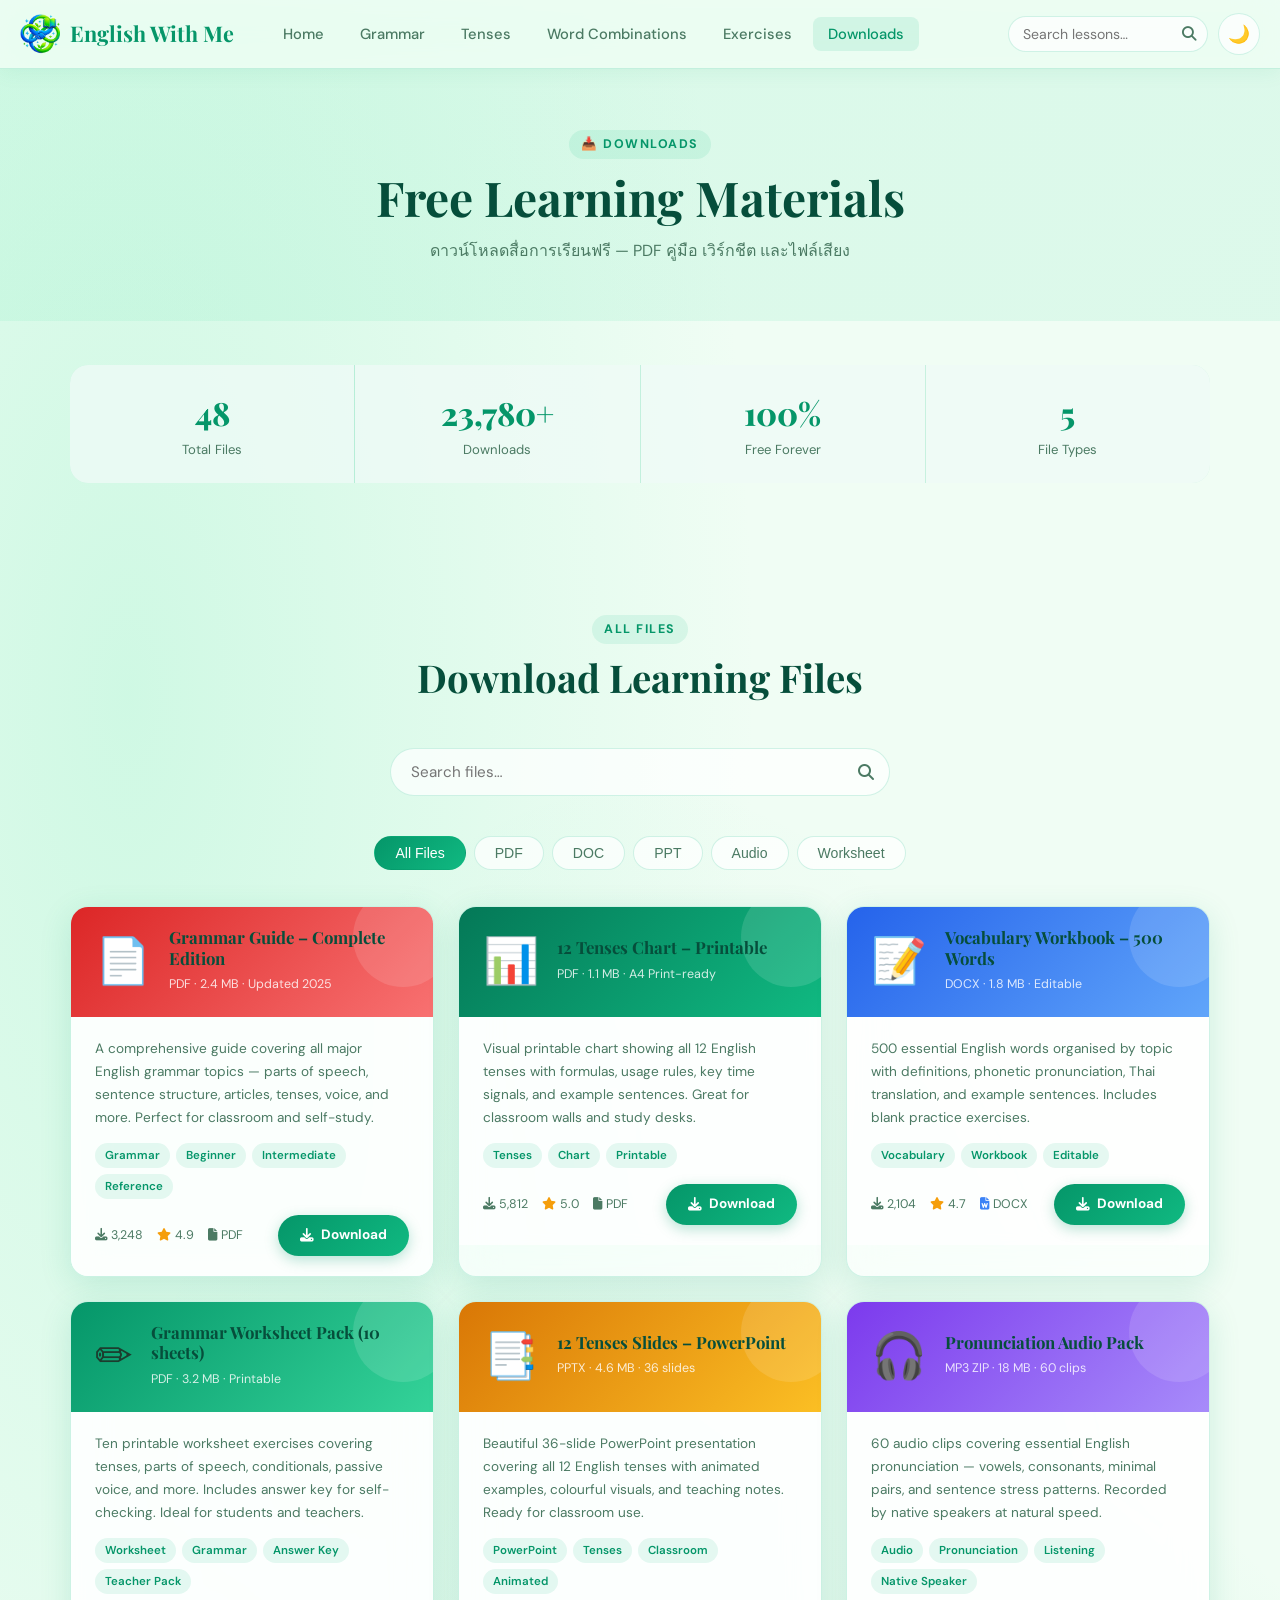
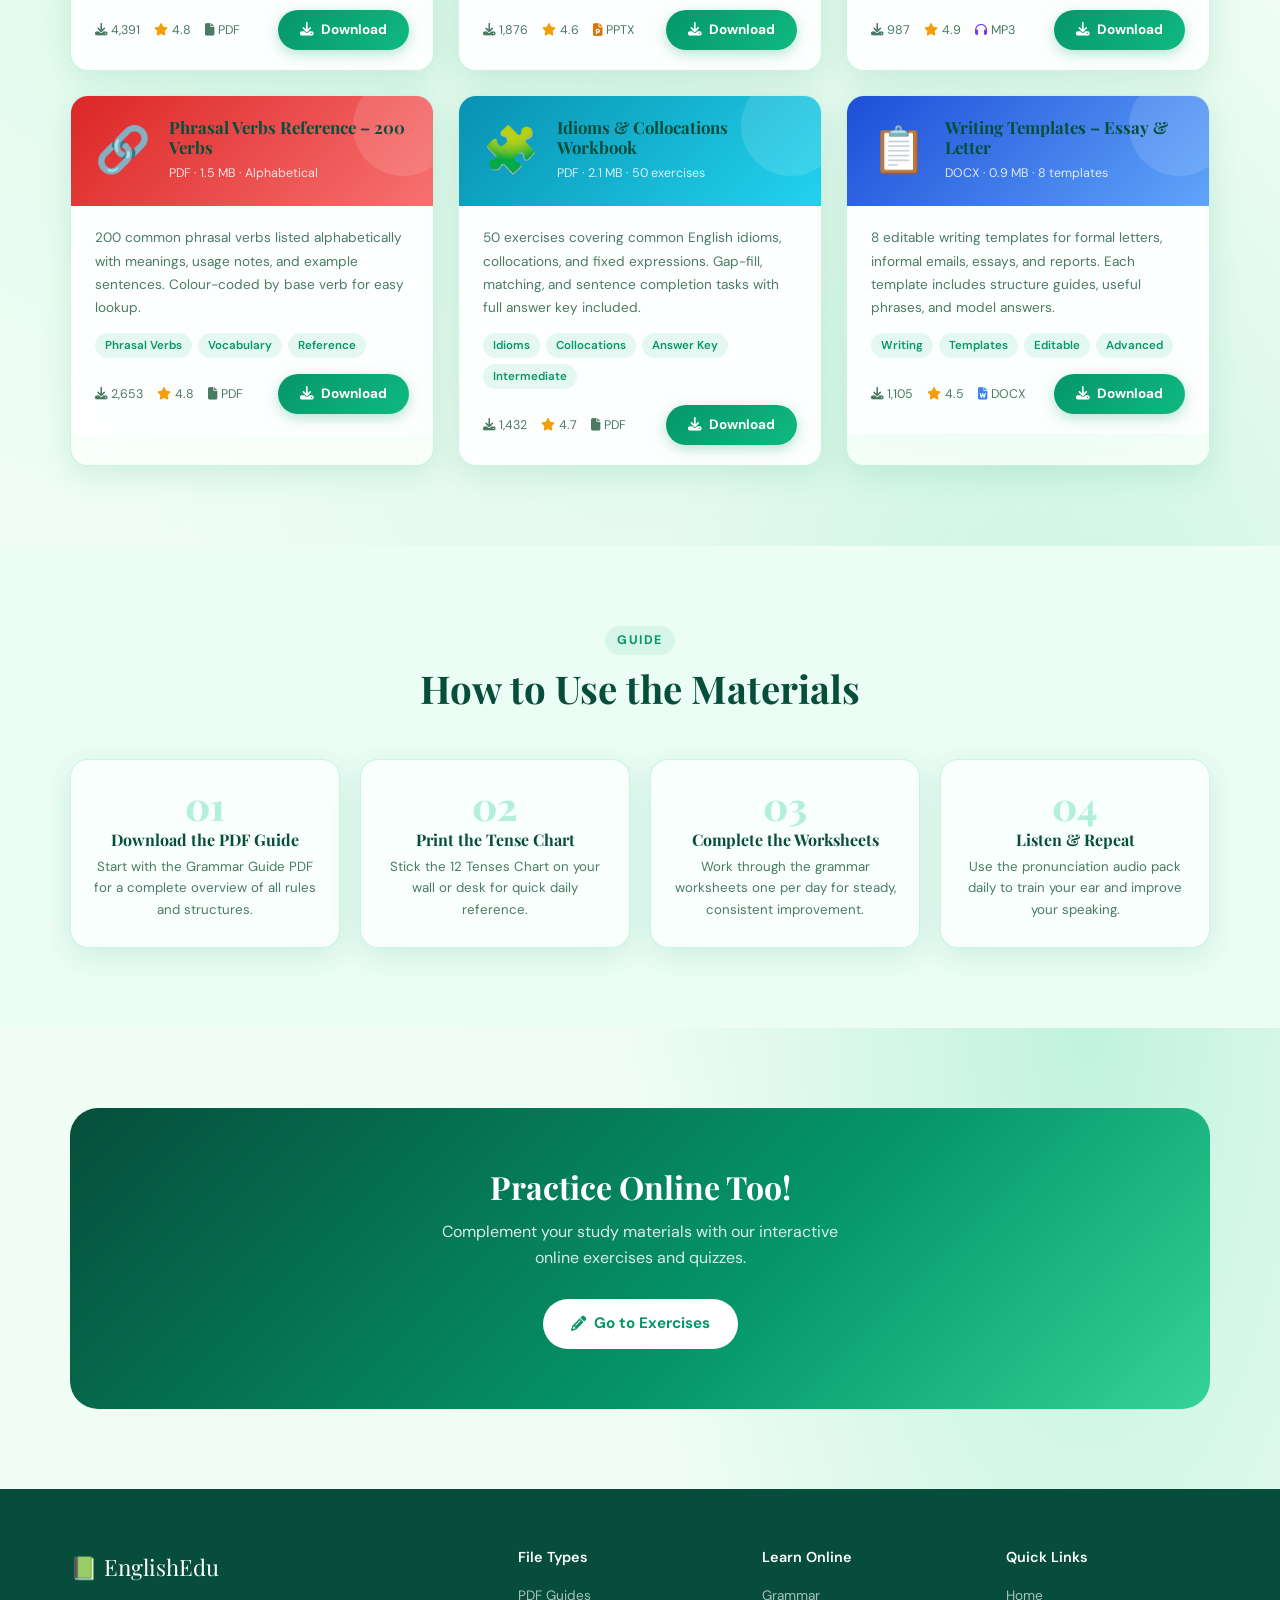
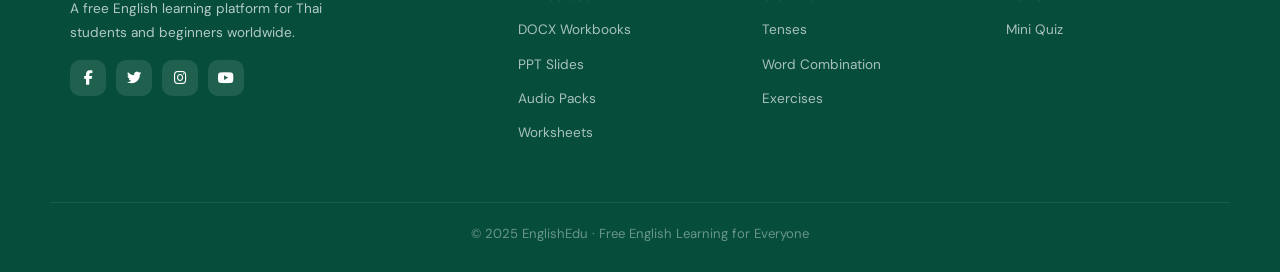
==== downloads.html @ b109c3ec "improve1" ====
<!doctype html>
<html lang="en">
  <head>
    <meta charset="UTF-8" />
    <meta name="viewport" content="width=device-width, initial-scale=1.0" />
    <title>English With Me</title>
    <link rel="icon" type="image/x-icon" href="image/e-logo.png" />
    <link rel="stylesheet" href="css/download.css" />
    <link
      rel="stylesheet"
      href="https://cdnjs.cloudflare.com/ajax/libs/font-awesome/6.5.0/css/all.min.css"
    />
    <link
      rel="icon"
      href="data:image/svg+xml,<svg xmlns='http://www.w3.org/2000/svg' viewBox='0 0 100 100'><text y='.9em' font-size='90'>📥</text></svg>"
    />
  </head>
  <body class="mesh-bg">
    <!-- NAVBAR -->
    <nav class="navbar">
      <div class="navbar-inner">
        <a href="index.html" class="nav-logo">
          <div class="logo-icon"><img src="image/e-logo.png" alt="" /></div>
          English With Me
        </a>
        <ul class="nav-links">
          <li><a href="index.html">Home</a></li>
          <li><a href="grammar.html">Grammar</a></li>
          <li><a href="tenses.html">Tenses</a></li>
          <li><a href="word-combi.html">Word Combinations</a></li>
          <li><a href="exercises.html">Exercises</a></li>
          <li><a href="downloads.html">Downloads</a></li>
        </ul>
        <div class="nav-right">
          <div class="search-wrap">
            <input type="text" placeholder="Search lessons…" />
            <i class="fa fa-search search-icon"></i>
          </div>
          <button
            class="dark-toggle"
            onclick="toggleDark()"
            title="Toggle dark mode"
          >
            🌙
          </button>
          <button class="hamburger" onclick="toggleMenu()" aria-label="Menu">
            <span></span><span></span><span></span>
          </button>
        </div>
      </div>
      <div class="mobile-menu" id="mobile-menu">
        <a href="index.html">🏠 Home</a>
        <a href="grammar.html">📖 Grammar</a>
        <a href="tenses.html">⏱ Tenses</a>
        <a href="word-combi.html">🧩 Word Combinations</a>
        <a href="exercises.html">✏️ Exercises</a>
        <a href="downloads.html">📥 Downloads</a>
      </div>
    </nav>

    <!-- PAGE HERO -->
    <div class="page-hero mesh-bg">
      <div class="container">
        <span class="section-label">📥 Downloads</span>
        <h1>Free Learning Materials</h1>
        <p>ดาวน์โหลดสื่อการเรียนฟรี — PDF คู่มือ เวิร์กชีต และไฟล์เสียง</p>
      </div>
    </div>

    <!-- STATS BAR -->
    <section style="padding: 44px 0 0">
      <div class="container">
        <div class="stat-bar reveal">
          <div class="stat-cell">
            <div class="num count-up" data-target="48" data-suffix="">0</div>
            <div class="lbl">Total Files</div>
          </div>
          <div class="stat-cell">
            <div class="num count-up" data-target="24600" data-suffix="+">
              0+
            </div>
            <div class="lbl">Downloads</div>
          </div>
          <div class="stat-cell">
            <div class="num count-up" data-target="100" data-suffix="%">0%</div>
            <div class="lbl">Free Forever</div>
          </div>
          <div class="stat-cell">
            <div class="num count-up" data-target="5" data-suffix="">0</div>
            <div class="lbl">File Types</div>
          </div>
        </div>
      </div>
    </section>

    <!-- ═══ MAIN DOWNLOADS ═══ -->
    <section>
      <div class="container">
        <div class="section-head center reveal">
          <span class="section-label">All Files</span>
          <h2 class="section-title">Download Learning Files</h2>
        </div>

        <!-- Search -->
        <div class="dl-search-wrap reveal">
          <input
            type="text"
            id="dl-search"
            placeholder="Search files…"
            oninput="filterFiles(this.value)"
          />
          <i class="fa fa-search s-icon"></i>
        </div>

        <!-- Filter tabs -->
        <div
          class="filter-tabs"
          data-target=".dl-card-full"
          style="justify-content: center; margin-bottom: 36px"
        >
          <button class="tab-btn active" data-filter="all">All Files</button>
          <button class="tab-btn" data-filter="pdf">PDF</button>
          <button class="tab-btn" data-filter="doc">DOC</button>
          <button class="tab-btn" data-filter="ppt">PPT</button>
          <button class="tab-btn" data-filter="audio">Audio</button>
          <button class="tab-btn" data-filter="sheet">Worksheet</button>
        </div>

        <div class="dl-grid" id="dl-grid">
          <!-- 1 -->
          <div class="dl-card-full glass reveal" data-cat="pdf">
            <div class="dl-card-banner cat-pdf">
              <div class="big-icon">📄</div>
              <div class="dl-title">
                <h3>Grammar Guide – Complete Edition</h3>
                <span>PDF · 2.4 MB · Updated 2025</span>
              </div>
            </div>
            <div class="dl-card-content">
              <p class="dl-desc">
                A comprehensive guide covering all major English grammar topics
                — parts of speech, sentence structure, articles, tenses, voice,
                and more. Perfect for classroom and self-study.
              </p>
              <div class="dl-tags">
                <span class="dl-tag">Grammar</span
                ><span class="dl-tag">Beginner</span>
                <span class="dl-tag">Intermediate</span
                ><span class="dl-tag">Reference</span>
              </div>
              <div class="dl-footer">
                <div class="dl-stats">
                  <span><i class="fa fa-download"></i> 3,248</span>
                  <span
                    ><i class="fa fa-star" style="color: #f59e0b"></i> 4.9</span
                  >
                  <span><i class="fa fa-file"></i> PDF</span>
                </div>
                <a
                  class="btn-download"
                  onclick="simulateDownload('Grammar Guide PDF')"
                  ><i class="fa fa-download"></i> Download</a
                >
              </div>
            </div>
          </div>

          <!-- 2 -->
          <div class="dl-card-full glass reveal reveal-delay-1" data-cat="pdf">
            <div
              class="dl-card-banner"
              style="background: linear-gradient(135deg, #047857, #10b981)"
            >
              <div class="big-icon">📊</div>
              <div class="dl-title">
                <h3>12 Tenses Chart – Printable</h3>
                <span>PDF · 1.1 MB · A4 Print-ready</span>
              </div>
            </div>
            <div class="dl-card-content">
              <p class="dl-desc">
                Visual printable chart showing all 12 English tenses with
                formulas, usage rules, key time signals, and example sentences.
                Great for classroom walls and study desks.
              </p>
              <div class="dl-tags">
                <span class="dl-tag">Tenses</span
                ><span class="dl-tag">Chart</span
                ><span class="dl-tag">Printable</span>
              </div>
              <div class="dl-footer">
                <div class="dl-stats">
                  <span><i class="fa fa-download"></i> 5,812</span>
                  <span
                    ><i class="fa fa-star" style="color: #f59e0b"></i> 5.0</span
                  >
                  <span><i class="fa fa-file"></i> PDF</span>
                </div>
                <a
                  class="btn-download"
                  onclick="simulateDownload('Tenses Chart PDF')"
                  ><i class="fa fa-download"></i> Download</a
                >
              </div>
            </div>
          </div>

          <!-- 3 -->
          <div class="dl-card-full glass reveal" data-cat="doc">
            <div class="dl-card-banner cat-doc">
              <div class="big-icon">📝</div>
              <div class="dl-title">
                <h3>Vocabulary Workbook – 500 Words</h3>
                <span>DOCX · 1.8 MB · Editable</span>
              </div>
            </div>
            <div class="dl-card-content">
              <p class="dl-desc">
                500 essential English words organised by topic with definitions,
                phonetic pronunciation, Thai translation, and example sentences.
                Includes blank practice exercises.
              </p>
              <div class="dl-tags">
                <span class="dl-tag">Vocabulary</span
                ><span class="dl-tag">Workbook</span
                ><span class="dl-tag">Editable</span>
              </div>
              <div class="dl-footer">
                <div class="dl-stats">
                  <span><i class="fa fa-download"></i> 2,104</span>
                  <span
                    ><i class="fa fa-star" style="color: #f59e0b"></i> 4.7</span
                  >
                  <span
                    ><i class="fa fa-file-word" style="color: #3b82f6"></i>
                    DOCX</span
                  >
                </div>
                <a
                  class="btn-download"
                  onclick="simulateDownload('Vocabulary Workbook')"
                  ><i class="fa fa-download"></i> Download</a
                >
              </div>
            </div>
          </div>

          <!-- 4 -->
          <div
            class="dl-card-full glass reveal reveal-delay-1"
            data-cat="sheet"
          >
            <div class="dl-card-banner cat-sheet">
              <div class="big-icon">✏️</div>
              <div class="dl-title">
                <h3>Grammar Worksheet Pack (10 sheets)</h3>
                <span>PDF · 3.2 MB · Printable</span>
              </div>
            </div>
            <div class="dl-card-content">
              <p class="dl-desc">
                Ten printable worksheet exercises covering tenses, parts of
                speech, conditionals, passive voice, and more. Includes answer
                key for self-checking. Ideal for students and teachers.
              </p>
              <div class="dl-tags">
                <span class="dl-tag">Worksheet</span
                ><span class="dl-tag">Grammar</span>
                <span class="dl-tag">Answer Key</span
                ><span class="dl-tag">Teacher Pack</span>
              </div>
              <div class="dl-footer">
                <div class="dl-stats">
                  <span><i class="fa fa-download"></i> 4,391</span>
                  <span
                    ><i class="fa fa-star" style="color: #f59e0b"></i> 4.8</span
                  >
                  <span><i class="fa fa-file"></i> PDF</span>
                </div>
                <a
                  class="btn-download"
                  onclick="simulateDownload('Grammar Worksheet Pack')"
                  ><i class="fa fa-download"></i> Download</a
                >
              </div>
            </div>
          </div>

          <!-- 5 -->
          <div class="dl-card-full glass reveal" data-cat="ppt">
            <div class="dl-card-banner cat-ppt">
              <div class="big-icon">📑</div>
              <div class="dl-title">
                <h3>12 Tenses Slides – PowerPoint</h3>
                <span>PPTX · 4.6 MB · 36 slides</span>
              </div>
            </div>
            <div class="dl-card-content">
              <p class="dl-desc">
                Beautiful 36-slide PowerPoint presentation covering all 12
                English tenses with animated examples, colourful visuals, and
                teaching notes. Ready for classroom use.
              </p>
              <div class="dl-tags">
                <span class="dl-tag">PowerPoint</span
                ><span class="dl-tag">Tenses</span>
                <span class="dl-tag">Classroom</span
                ><span class="dl-tag">Animated</span>
              </div>
              <div class="dl-footer">
                <div class="dl-stats">
                  <span><i class="fa fa-download"></i> 1,876</span>
                  <span
                    ><i class="fa fa-star" style="color: #f59e0b"></i> 4.6</span
                  >
                  <span
                    ><i
                      class="fa fa-file-powerpoint"
                      style="color: #d97706"
                    ></i>
                    PPTX</span
                  >
                </div>
                <a
                  class="btn-download"
                  onclick="simulateDownload('Tenses PowerPoint')"
                  ><i class="fa fa-download"></i> Download</a
                >
              </div>
            </div>
          </div>

          <!-- 6 -->
          <div
            class="dl-card-full glass reveal reveal-delay-1"
            data-cat="audio"
          >
            <div class="dl-card-banner cat-audio">
              <div class="big-icon">🎧</div>
              <div class="dl-title">
                <h3>Pronunciation Audio Pack</h3>
                <span>MP3 ZIP · 18 MB · 60 clips</span>
              </div>
            </div>
            <div class="dl-card-content">
              <p class="dl-desc">
                60 audio clips covering essential English pronunciation —
                vowels, consonants, minimal pairs, and sentence stress patterns.
                Recorded by native speakers at natural speed.
              </p>
              <div class="dl-tags">
                <span class="dl-tag">Audio</span
                ><span class="dl-tag">Pronunciation</span>
                <span class="dl-tag">Listening</span
                ><span class="dl-tag">Native Speaker</span>
              </div>
              <div class="dl-footer">
                <div class="dl-stats">
                  <span><i class="fa fa-download"></i> 987</span>
                  <span
                    ><i class="fa fa-star" style="color: #f59e0b"></i> 4.9</span
                  >
                  <span
                    ><i class="fa fa-headphones" style="color: #7c3aed"></i>
                    MP3</span
                  >
                </div>
                <a
                  class="btn-download"
                  onclick="simulateDownload('Pronunciation Audio Pack')"
                  ><i class="fa fa-download"></i> Download</a
                >
              </div>
            </div>
          </div>

          <!-- 7 -->
          <div class="dl-card-full glass reveal" data-cat="pdf">
            <div class="dl-card-banner cat-pdf">
              <div class="big-icon">🔗</div>
              <div class="dl-title">
                <h3>Phrasal Verbs Reference – 200 Verbs</h3>
                <span>PDF · 1.5 MB · Alphabetical</span>
              </div>
            </div>
            <div class="dl-card-content">
              <p class="dl-desc">
                200 common phrasal verbs listed alphabetically with meanings,
                usage notes, and example sentences. Colour-coded by base verb
                for easy lookup.
              </p>
              <div class="dl-tags">
                <span class="dl-tag">Phrasal Verbs</span
                ><span class="dl-tag">Vocabulary</span
                ><span class="dl-tag">Reference</span>
              </div>
              <div class="dl-footer">
                <div class="dl-stats">
                  <span><i class="fa fa-download"></i> 2,653</span>
                  <span
                    ><i class="fa fa-star" style="color: #f59e0b"></i> 4.8</span
                  >
                  <span><i class="fa fa-file"></i> PDF</span>
                </div>
                <a
                  class="btn-download"
                  onclick="simulateDownload('Phrasal Verbs PDF')"
                  ><i class="fa fa-download"></i> Download</a
                >
              </div>
            </div>
          </div>

          <!-- 8 -->
          <div
            class="dl-card-full glass reveal reveal-delay-1"
            data-cat="sheet"
          >
            <div
              class="dl-card-banner"
              style="background: linear-gradient(135deg, #0891b2, #22d3ee)"
            >
              <div class="big-icon">🧩</div>
              <div class="dl-title">
                <h3>Idioms &amp; Collocations Workbook</h3>
                <span>PDF · 2.1 MB · 50 exercises</span>
              </div>
            </div>
            <div class="dl-card-content">
              <p class="dl-desc">
                50 exercises covering common English idioms, collocations, and
                fixed expressions. Gap-fill, matching, and sentence completion
                tasks with full answer key included.
              </p>
              <div class="dl-tags">
                <span class="dl-tag">Idioms</span
                ><span class="dl-tag">Collocations</span>
                <span class="dl-tag">Answer Key</span
                ><span class="dl-tag">Intermediate</span>
              </div>
              <div class="dl-footer">
                <div class="dl-stats">
                  <span><i class="fa fa-download"></i> 1,432</span>
                  <span
                    ><i class="fa fa-star" style="color: #f59e0b"></i> 4.7</span
                  >
                  <span><i class="fa fa-file"></i> PDF</span>
                </div>
                <a
                  class="btn-download"
                  onclick="simulateDownload('Idioms Workbook')"
                  ><i class="fa fa-download"></i> Download</a
                >
              </div>
            </div>
          </div>

          <!-- 9 -->
          <div class="dl-card-full glass reveal" data-cat="doc">
            <div
              class="dl-card-banner"
              style="background: linear-gradient(135deg, #1d4ed8, #60a5fa)"
            >
              <div class="big-icon">📋</div>
              <div class="dl-title">
                <h3>Writing Templates – Essay &amp; Letter</h3>
                <span>DOCX · 0.9 MB · 8 templates</span>
              </div>
            </div>
            <div class="dl-card-content">
              <p class="dl-desc">
                8 editable writing templates for formal letters, informal
                emails, essays, and reports. Each template includes structure
                guides, useful phrases, and model answers.
              </p>
              <div class="dl-tags">
                <span class="dl-tag">Writing</span
                ><span class="dl-tag">Templates</span>
                <span class="dl-tag">Editable</span
                ><span class="dl-tag">Advanced</span>
              </div>
              <div class="dl-footer">
                <div class="dl-stats">
                  <span><i class="fa fa-download"></i> 1,105</span>
                  <span
                    ><i class="fa fa-star" style="color: #f59e0b"></i> 4.5</span
                  >
                  <span
                    ><i class="fa fa-file-word" style="color: #3b82f6"></i>
                    DOCX</span
                  >
                </div>
                <a
                  class="btn-download"
                  onclick="simulateDownload('Writing Templates')"
                  ><i class="fa fa-download"></i> Download</a
                >
              </div>
            </div>
          </div>
        </div>
        <!-- /.dl-grid -->
      </div>
    </section>

    <!-- ═══ HOW TO USE ═══ -->
    <section style="background: var(--clr-bg2)">
      <div class="container">
        <div class="section-head center reveal">
          <span class="section-label">Guide</span>
          <h2 class="section-title">How to Use the Materials</h2>
        </div>
        <div class="tips-grid">
          <div class="tip-card glass reveal">
            <div class="tip-num">01</div>
            <h4>Download the PDF Guide</h4>
            <p>
              Start with the Grammar Guide PDF for a complete overview of all
              rules and structures.
            </p>
          </div>
          <div class="tip-card glass reveal reveal-delay-1">
            <div class="tip-num">02</div>
            <h4>Print the Tense Chart</h4>
            <p>
              Stick the 12 Tenses Chart on your wall or desk for quick daily
              reference.
            </p>
          </div>
          <div class="tip-card glass reveal reveal-delay-2">
            <div class="tip-num">03</div>
            <h4>Complete the Worksheets</h4>
            <p>
              Work through the grammar worksheets one per day for steady,
              consistent improvement.
            </p>
          </div>
          <div class="tip-card glass reveal reveal-delay-3">
            <div class="tip-num">04</div>
            <h4>Listen &amp; Repeat</h4>
            <p>
              Use the pronunciation audio pack daily to train your ear and
              improve your speaking.
            </p>
          </div>
        </div>
      </div>
    </section>

    <!-- CTA -->
    <section>
      <div class="container">
        <div class="cta-banner reveal">
          <h2>Practice Online Too!</h2>
          <p>
            Complement your study materials with our interactive online
            exercises and quizzes.
          </p>
          <a
            href="exercises.html"
            class="btn"
            style="
              background: #fff;
              color: var(--clr-primary);
              font-weight: 700;
            "
          >
            <i class="fa fa-pencil"></i> Go to Exercises
          </a>
        </div>
      </div>
    </section>

    <!-- FOOTER -->
    <footer>
      <div class="footer-inner">
        <div class="footer-brand">
          <div class="logo">📗 EnglishEdu</div>
          <p>
            A free English learning platform for Thai students and beginners
            worldwide.
          </p>
          <div class="social-row">
            <a href="#" class="social-btn"><i class="fab fa-facebook-f"></i></a>
            <a href="#" class="social-btn"><i class="fab fa-twitter"></i></a>
            <a href="#" class="social-btn"><i class="fab fa-instagram"></i></a>
            <a href="#" class="social-btn"><i class="fab fa-youtube"></i></a>
          </div>
        </div>
        <div>
          <h4>File Types</h4>
          <ul>
            <li><a href="#">PDF Guides</a></li>
            <li><a href="#">DOCX Workbooks</a></li>
            <li><a href="#">PPT Slides</a></li>
            <li><a href="#">Audio Packs</a></li>
            <li><a href="#">Worksheets</a></li>
          </ul>
        </div>
        <div>
          <h4>Learn Online</h4>
          <ul>
            <li><a href="grammar.html">Grammar</a></li>
            <li><a href="tenses.html">Tenses</a></li>
            <li><a href="word-combi.html">Word Combination</a></li>
            <li><a href="exercises.html">Exercises</a></li>
          </ul>
        </div>
        <div>
          <h4>Quick Links</h4>
          <ul>
            <li><a href="index.html">Home</a></li>
            <li><a href="exercises.html">Mini Quiz</a></li>
          </ul>
        </div>
      </div>
      <div class="footer-bottom">
        © 2025 EnglishEdu · Free English Learning for Everyone
      </div>
    </footer>

    <!-- Download Toast -->
    <div class="toast" id="dl-toast">
      <i class="fa fa-check-circle" style="color: var(--clr-accent)"></i>
      <span id="dl-toast-msg">Download started!</span>
    </div>

    <script src="script.js"></script>
    <script>
      function simulateDownload(name) {
        const toast = document.getElementById("dl-toast");
        document.getElementById("dl-toast-msg").textContent =
          `"${name}" download started! ✅`;
        toast.classList.add("show");
        setTimeout(() => toast.classList.remove("show"), 3000);
      }

      function filterFiles(q) {
        q = q.toLowerCase();
        document.querySelectorAll(".dl-card-full").forEach((c) => {
          c.style.opacity =
            !q || c.textContent.toLowerCase().includes(q) ? "1" : "0.25";
          c.style.transform =
            !q || c.textContent.toLowerCase().includes(q) ? "" : "scale(0.97)";
        });
      }
    </script>
  </body>
</html>
---- css/download.css ----
/* ============================================
   EnglishEdu – Global Stylesheet
   Theme: Emerald & Mint Glassmorphism
   ============================================ */

@import url("https://fonts.googleapis.com/css2?family=Playfair+Display:wght@700;800&family=DM+Sans:ital,opsz,wght@0,9..40,300;0,9..40,400;0,9..40,500;0,9..40,600;1,9..40,300&display=swap");

/* ── CSS Variables ── */
:root {
  --clr-bg: #f0fdf4;
  --clr-bg2: #ecfdf5;
  --clr-surface: rgba(255, 255, 255, 0.72);
  --clr-border: rgba(16, 185, 129, 0.18);
  --clr-primary: #059669;
  --clr-primary2: #10b981;
  --clr-accent: #34d399;
  --clr-mint: #a7f3d0;
  --clr-dark: #064e3b;
  --clr-text: #1c3d2e;
  --clr-muted: #4b7a63;
  --clr-white: #ffffff;
  --shadow-sm: 0 2px 12px rgba(5, 150, 105, 0.1);
  --shadow-md: 0 8px 32px rgba(5, 150, 105, 0.14);
  --shadow-lg: 0 20px 60px rgba(5, 150, 105, 0.18);
  --radius-sm: 10px;
  --radius-md: 18px;
  --radius-lg: 28px;
  --radius-xl: 40px;
  --transition: 0.32s cubic-bezier(0.4, 0, 0.2, 1);
  --font-display: "Playfair Display", Georgia, serif;
  --font-body: "DM Sans", system-ui, sans-serif;
}

/* Dark mode */
[data-theme="dark"] {
  --clr-bg: #0a1f14;
  --clr-bg2: #0d2a1b;
  --clr-surface: rgba(10, 40, 25, 0.8);
  --clr-border: rgba(52, 211, 153, 0.18);
  --clr-text: #d1fae5;
  --clr-muted: #6ee7b7;
  --clr-white: #1a3328;
}

/* ── Reset & Base ── */
*,
*::before,
*::after {
  box-sizing: border-box;
  margin: 0;
  padding: 0;
}
html {
  scroll-behavior: smooth;
  font-size: 16px;
}
body {
  font-family: var(--font-body);
  background: var(--clr-bg);
  color: var(--clr-text);
  line-height: 1.65;
  transition:
    background var(--transition),
    color var(--transition);
  overflow-x: hidden;
}
img {
  max-width: 100%;
  display: block;
}
a {
  text-decoration: none;
  color: inherit;
}
ul {
  list-style: none;
}

/* ── Scrollbar ── */
::-webkit-scrollbar {
  width: 7px;
}
::-webkit-scrollbar-track {
  background: var(--clr-bg);
}
::-webkit-scrollbar-thumb {
  background: var(--clr-accent);
  border-radius: 8px;
}

/* ── Typography ── */
h1,
h2,
h3,
h4 {
  font-family: var(--font-display);
  line-height: 1.2;
  color: var(--clr-dark);
}
[data-theme="dark"] h1,
[data-theme="dark"] h2,
[data-theme="dark"] h3,
[data-theme="dark"] h4 {
  color: var(--clr-accent);
}

/* ── Layout ── */
.container {
  max-width: 1180px;
  margin: 0 auto;
  padding: 0 20px;
}
section {
  padding: 80px 0;
}

/* ── Glassmorphism Card ── */
.glass {
  background: var(--clr-surface);
  backdrop-filter: blur(18px) saturate(1.6);
  -webkit-backdrop-filter: blur(18px) saturate(1.6);
  border: 1px solid var(--clr-border);
  border-radius: var(--radius-md);
  box-shadow: var(--shadow-md);
}

/* ── Gradient Mesh Background ── */
.mesh-bg {
  background:
    radial-gradient(
      ellipse 70% 60% at 10% 20%,
      rgba(167, 243, 208, 0.45) 0%,
      transparent 70%
    ),
    radial-gradient(
      ellipse 55% 50% at 85% 75%,
      rgba(52, 211, 153, 0.25) 0%,
      transparent 65%
    ),
    radial-gradient(
      ellipse 60% 40% at 50% 50%,
      rgba(16, 185, 129, 0.08) 0%,
      transparent 70%
    ),
    var(--clr-bg);
}

/* ── Navbar ── */
.navbar {
  position: fixed;
  top: 0;
  left: 0;
  right: 0;
  z-index: 1000;
  background: rgba(240, 253, 244, 0.88);
  backdrop-filter: blur(20px) saturate(1.8);
  -webkit-backdrop-filter: blur(20px) saturate(1.8);
  border-bottom: 1px solid var(--clr-border);
  box-shadow: 0 2px 20px rgba(5, 150, 105, 0.08);
  transition:
    background var(--transition),
    box-shadow var(--transition);
}
[data-theme="dark"] .navbar {
  background: rgba(10, 31, 20, 0.92);
}
.navbar-inner {
  display: flex;
  align-items: center;
  gap: 10px;
  height: 68px;
  max-width: 1300px;
  margin: 0 auto;
  padding: 0 20px;
}
.nav-logo {
  display: flex;
  align-items: center;
  gap: 10px;
  font-family: var(--font-display);
  font-size: 1.35rem;
  font-weight: 700;
  color: var(--clr-primary);
}
.nav-logo .logo-icon {
  width: 40px;
  height: 40px;
  border-radius: 10px;
  display: flex;
  align-items: center;
  justify-content: center;
  font-size: 1.2rem;
  color: #fff;
}
.nav-links {
  display: flex;
  gap: 6px;
  margin-left: 24px;
}
.nav-links a {
  padding: 7px 15px;
  border-radius: 8px;
  font-size: 0.92rem;
  font-weight: 500;
  color: var(--clr-muted);
  transition:
    background var(--transition),
    color var(--transition);
}
.nav-links a:hover,
.nav-links a.active {
  background: rgba(16, 185, 129, 0.12);
  color: var(--clr-primary);
}
.nav-right {
  margin-left: auto;
  display: flex;
  align-items: center;
  gap: 10px;
}
.search-wrap {
  position: relative;
  display: flex;
  align-items: center;
}
.search-wrap input {
  padding: 8px 36px 8px 14px;
  border-radius: 22px;
  border: 1.5px solid var(--clr-border);
  background: var(--clr-surface);
  font-family: var(--font-body);
  font-size: 0.88rem;
  color: var(--clr-text);
  width: 200px;
  outline: none;
  transition:
    border-color var(--transition),
    width var(--transition),
    box-shadow var(--transition);
}
.search-wrap input:focus {
  border-color: var(--clr-primary2);
  box-shadow: 0 0 0 3px rgba(16, 185, 129, 0.13);
}
.search-wrap .search-icon {
  position: absolute;
  right: 12px;
  color: var(--clr-muted);
  font-size: 0.9rem;
  pointer-events: none;
}
.dark-toggle {
  width: 42px;
  height: 42px;
  border-radius: 50%;
  border: 1.5px solid var(--clr-border);
  background: var(--clr-surface);
  cursor: pointer;
  display: flex;
  align-items: center;
  justify-content: center;
  font-size: 1.1rem;
  transition:
    background var(--transition),
    transform var(--transition);
}
.dark-toggle:hover {
  background: rgba(16, 185, 129, 0.15);
  transform: rotate(20deg);
}
.hamburger {
  display: none;
  flex-direction: column;
  gap: 5px;
  cursor: pointer;
  padding: 6px;
  background: none;
  border: none;
}
.hamburger span {
  display: block;
  width: 22px;
  height: 2px;
  background: var(--clr-primary);
  border-radius: 2px;
  transition:
    transform var(--transition),
    opacity var(--transition);
}
.mobile-menu {
  display: none;
  flex-direction: column;
  gap: 4px;
  padding: 12px 20px 16px;
  border-top: 1px solid var(--clr-border);
  background: rgba(240, 253, 244, 0.97);
}
[data-theme="dark"] .mobile-menu {
  background: rgba(10, 31, 20, 0.97);
}
.mobile-menu a {
  padding: 10px 14px;
  border-radius: 8px;
  font-size: 0.95rem;
  font-weight: 500;
  color: var(--clr-muted);
  transition:
    background var(--transition),
    color var(--transition);
}
.mobile-menu a:hover {
  background: rgba(16, 185, 129, 0.12);
  color: var(--clr-primary);
}
.mobile-menu.open {
  display: flex;
}

/* ── Buttons ── */
.btn {
  display: inline-flex;
  align-items: center;
  gap: 8px;
  padding: 12px 28px;
  border-radius: 50px;
  font-family: var(--font-body);
  font-size: 0.95rem;
  font-weight: 600;
  cursor: pointer;
  border: none;
  transition:
    transform var(--transition),
    box-shadow var(--transition),
    filter var(--transition);
}
.btn:hover {
  transform: translateY(-2px);
}
.btn-primary {
  background: linear-gradient(135deg, var(--clr-primary), var(--clr-primary2));
  color: #fff;
  box-shadow: 0 6px 24px rgba(5, 150, 105, 0.35);
}
.btn-primary:hover {
  box-shadow: 0 10px 36px rgba(5, 150, 105, 0.45);
  filter: brightness(1.06);
}
.btn-outline {
  background: transparent;
  color: var(--clr-primary);
  border: 2px solid var(--clr-primary2);
}
.btn-outline:hover {
  background: rgba(16, 185, 129, 0.1);
}
.btn-sm {
  padding: 8px 20px;
  font-size: 0.85rem;
}
.btn-ghost {
  background: rgba(255, 255, 255, 0.55);
  color: var(--clr-primary);
  border: 1.5px solid var(--clr-border);
  backdrop-filter: blur(8px);
}
.btn-ghost:hover {
  background: rgba(255, 255, 255, 0.8);
}

/* ── Hero ── */
.hero {
  padding-top: 130px;
  padding-bottom: 80px;
  position: relative;
  overflow: hidden;
}
.hero-inner {
  display: grid;
  grid-template-columns: 1fr 1fr;
  gap: 56px;
  align-items: center;
}
.hero-tag {
  display: inline-flex;
  align-items: center;
  gap: 6px;
  background: rgba(16, 185, 129, 0.12);
  color: var(--clr-primary);
  border: 1px solid rgba(16, 185, 129, 0.22);
  border-radius: 50px;
  padding: 5px 14px;
  font-size: 0.82rem;
  font-weight: 600;
  margin-bottom: 18px;
}
.hero-tag .dot {
  width: 7px;
  height: 7px;
  border-radius: 50%;
  background: var(--clr-accent);
  animation: pulse 1.8s infinite;
}
@keyframes pulse {
  0%,
  100% {
    opacity: 1;
    transform: scale(1);
  }
  50% {
    opacity: 0.5;
    transform: scale(1.4);
  }
}
.hero h1 {
  font-size: clamp(2.2rem, 5vw, 3.6rem);
  font-weight: 800;
  background: linear-gradient(
    135deg,
    var(--clr-dark) 0%,
    var(--clr-primary) 60%,
    var(--clr-accent) 100%
  );
  -webkit-background-clip: text;
  -webkit-text-fill-color: transparent;
  background-clip: text;
  margin-bottom: 18px;
  line-height: 1.15;
}
[data-theme="dark"] .hero h1 {
  background: linear-gradient(
    135deg,
    #a7f3d0 0%,
    var(--clr-accent) 60%,
    #fff 100%
  );
  -webkit-background-clip: text;
  background-clip: text;
}
.hero p {
  font-size: 1.08rem;
  color: var(--clr-muted);
  max-width: 420px;
  margin-bottom: 32px;
}
.hero-btns {
  display: flex;
  gap: 14px;
  flex-wrap: wrap;
}
.hero-stats {
  display: flex;
  gap: 28px;
  margin-top: 40px;
  padding-top: 28px;
  border-top: 1px solid var(--clr-border);
}
.hero-stat {
  text-align: left;
}
.hero-stat .num {
  font-family: var(--font-display);
  font-size: 1.8rem;
  font-weight: 800;
  color: var(--clr-primary);
}
.hero-stat .lbl {
  font-size: 0.82rem;
  color: var(--clr-muted);
}
.hero-visual {
  position: relative;
  display: flex;
  justify-content: center;
  align-items: center;
}
.hero-blob {
  width: 420px;
  height: 420px;
  border-radius: 50%;
  background: radial-gradient(
    circle,
    rgba(167, 243, 208, 0.5) 0%,
    rgba(52, 211, 153, 0.2) 50%,
    transparent 70%
  );
  position: absolute;
  animation: blobPulse 6s ease-in-out infinite;
}
@keyframes blobPulse {
  0%,
  100% {
    transform: scale(1) rotate(0deg);
  }
  33% {
    transform: scale(1.08) rotate(8deg);
  }
  66% {
    transform: scale(0.95) rotate(-5deg);
  }
}
.hero-cards-grid {
  position: relative;
  display: grid;
  grid-template-columns: 1fr 1fr;
  gap: 16px;
  z-index: 1;
}
.h-card {
  padding: 22px 18px;
  border-radius: 18px;
  text-align: center;
  animation: floatCard 4s ease-in-out infinite;
}
.h-card:nth-child(2) {
  animation-delay: 0.6s;
}
.h-card:nth-child(3) {
  animation-delay: 1.1s;
}
.h-card:nth-child(4) {
  animation-delay: 1.7s;
}
@keyframes floatCard {
  0%,
  100% {
    transform: translateY(0);
  }
  50% {
    transform: translateY(-8px);
  }
}
.h-card .icon {
  font-size: 2.2rem;
  margin-bottom: 8px;
}
.h-card h4 {
  font-size: 0.92rem;
  color: var(--clr-text);
}
.h-card p {
  font-size: 0.78rem;
  color: var(--clr-muted);
}

/* ── Section Headers ── */
.section-label {
  display: inline-block;
  font-size: 0.78rem;
  font-weight: 700;
  letter-spacing: 0.12em;
  text-transform: uppercase;
  color: var(--clr-primary);
  background: rgba(16, 185, 129, 0.1);
  padding: 4px 12px;
  border-radius: 50px;
  margin-bottom: 10px;
}
.section-title {
  font-size: clamp(1.7rem, 3vw, 2.4rem);
  margin-bottom: 12px;
}
.section-sub {
  color: var(--clr-muted);
  max-width: 520px;
  font-size: 1rem;
}
.section-head {
  margin-bottom: 48px;
}
.section-head.center {
  text-align: center;
}
.section-head.center .section-sub {
  margin: 0 auto;
}

/* ── Lesson Cards ── */
.cards-grid {
  display: grid;
  grid-template-columns: repeat(auto-fill, minmax(280px, 1fr));
  gap: 24px;
}
.lesson-card {
  border-radius: var(--radius-md);
  overflow: hidden;
  cursor: pointer;
  transition:
    transform var(--transition),
    box-shadow var(--transition);
  position: relative;
}
.lesson-card:hover {
  transform: translateY(-6px);
  box-shadow: var(--shadow-lg);
}
.card-top {
  height: 140px;
  display: flex;
  align-items: center;
  justify-content: center;
  font-size: 3.2rem;
  position: relative;
  overflow: hidden;
}
.card-top::after {
  content: "";
  position: absolute;
  inset: 0;
  background: linear-gradient(180deg, transparent 40%, rgba(0, 0, 0, 0.08));
}
.card-body {
  padding: 20px;
  background: var(--clr-surface);
}
.card-badge {
  font-size: 0.72rem;
  font-weight: 700;
  letter-spacing: 0.06em;
  text-transform: uppercase;
  padding: 3px 10px;
  border-radius: 50px;
  background: rgba(16, 185, 129, 0.12);
  color: var(--clr-primary);
  display: inline-block;
  margin-bottom: 8px;
}
.card-body h3 {
  font-size: 1.05rem;
  margin-bottom: 6px;
}
.card-body p {
  font-size: 0.85rem;
  color: var(--clr-muted);
  margin-bottom: 14px;
}
.card-footer {
  display: flex;
  align-items: center;
  justify-content: space-between;
}
.card-meta {
  font-size: 0.8rem;
  color: var(--clr-muted);
  display: flex;
  align-items: center;
  gap: 4px;
}
.card-arrow {
  width: 32px;
  height: 32px;
  border-radius: 50%;
  background: linear-gradient(135deg, var(--clr-primary), var(--clr-accent));
  display: flex;
  align-items: center;
  justify-content: center;
  color: #fff;
  font-size: 0.8rem;
  transition: transform var(--transition);
}
.lesson-card:hover .card-arrow {
  transform: translateX(3px);
}

/* ── Feature Boxes (4-col) ── */
.features-4 {
  display: grid;
  grid-template-columns: repeat(4, 1fr);
  gap: 20px;
}
.feat-box {
  padding: 28px 22px;
  border-radius: var(--radius-md);
  text-align: center;
  cursor: pointer;
  transition:
    transform var(--transition),
    box-shadow var(--transition);
}
.feat-box:hover {
  transform: translateY(-5px);
  box-shadow: var(--shadow-lg);
}
.feat-icon {
  width: 60px;
  height: 60px;
  border-radius: 16px;
  margin: 0 auto 14px;
  display: flex;
  align-items: center;
  justify-content: center;
  font-size: 1.8rem;
  background: linear-gradient(135deg, var(--clr-mint), rgba(16, 185, 129, 0.3));
  box-shadow: 0 6px 18px rgba(5, 150, 105, 0.18);
}
.feat-box h3 {
  font-size: 1rem;
  margin-bottom: 6px;
}
.feat-box p {
  font-size: 0.82rem;
  color: var(--clr-muted);
}

/* ── Tenses Table Card ── */
.tense-grid {
  display: grid;
  grid-template-columns: repeat(3, 1fr);
  gap: 20px;
}
.tense-card {
  padding: 22px;
  border-radius: var(--radius-md);
  border-left: 4px solid var(--clr-accent);
  transition:
    transform var(--transition),
    box-shadow var(--transition);
}
.tense-card:hover {
  transform: translateY(-4px);
  box-shadow: var(--shadow-md);
}
.tense-card h4 {
  font-size: 0.98rem;
  margin-bottom: 4px;
  color: var(--clr-primary);
}
.tense-card p {
  font-size: 0.82rem;
  color: var(--clr-muted);
}
.tense-card .example {
  margin-top: 8px;
  font-size: 0.8rem;
  font-style: italic;
  color: var(--clr-primary2);
  padding: 6px 10px;
  border-radius: 6px;
  background: rgba(16, 185, 129, 0.08);
}

/* ── Download Cards ── */
.dl-grid {
  display: grid;
  grid-template-columns: repeat(auto-fill, minmax(300px, 1fr));
  gap: 24px;
}
.dl-card {
  padding: 26px;
  border-radius: var(--radius-md);
  display: flex;
  flex-direction: column;
  gap: 14px;
  transition:
    transform var(--transition),
    box-shadow var(--transition);
}
.dl-card:hover {
  transform: translateY(-5px);
  box-shadow: var(--shadow-lg);
}
.dl-card-top {
  display: flex;
  align-items: flex-start;
  gap: 14px;
}
.dl-icon {
  width: 52px;
  height: 52px;
  flex-shrink: 0;
  border-radius: 12px;
  display: flex;
  align-items: center;
  justify-content: center;
  font-size: 1.5rem;
}
.dl-icon.pdf {
  background: rgba(239, 68, 68, 0.12);
}
.dl-icon.doc {
  background: rgba(59, 130, 246, 0.12);
}
.dl-icon.ppt {
  background: rgba(249, 115, 22, 0.12);
}
.dl-icon.mp3 {
  background: rgba(168, 85, 247, 0.12);
}
.dl-info h3 {
  font-size: 1rem;
  margin-bottom: 4px;
}
.dl-info p {
  font-size: 0.83rem;
  color: var(--clr-muted);
}
.dl-meta {
  display: flex;
  gap: 12px;
  font-size: 0.78rem;
  color: var(--clr-muted);
}
.dl-meta span {
  display: flex;
  align-items: center;
  gap: 4px;
}

/* ── Tips Section ── */
.tips-grid {
  display: grid;
  grid-template-columns: repeat(auto-fill, minmax(240px, 1fr));
  gap: 20px;
}
.tip-card {
  padding: 26px 22px;
  border-radius: var(--radius-md);
  text-align: center;
  transition:
    transform var(--transition),
    box-shadow var(--transition);
}
.tip-card:hover {
  transform: translateY(-4px);
  box-shadow: var(--shadow-md);
}
.tip-num {
  font-family: var(--font-display);
  font-size: 2.4rem;
  font-weight: 800;
  color: var(--clr-accent);
  opacity: 0.35;
  line-height: 1;
}
.tip-card h4 {
  font-size: 1rem;
  margin: 6px 0;
}
.tip-card p {
  font-size: 0.83rem;
  color: var(--clr-muted);
}

/* ── Exercise Cards ── */
.ex-grid {
  display: grid;
  grid-template-columns: repeat(auto-fill, minmax(320px, 1fr));
  gap: 24px;
}
.ex-card {
  padding: 26px;
  border-radius: var(--radius-md);
}
.ex-card .ex-type {
  font-size: 0.72rem;
  font-weight: 700;
  letter-spacing: 0.08em;
  text-transform: uppercase;
  color: var(--clr-primary);
  margin-bottom: 10px;
}
.ex-card h3 {
  font-size: 1.08rem;
  margin-bottom: 8px;
}
.ex-card p {
  font-size: 0.85rem;
  color: var(--clr-muted);
  margin-bottom: 16px;
}
.ex-card .progress-wrap {
  margin-bottom: 16px;
}
.ex-card .progress-label {
  display: flex;
  justify-content: space-between;
  font-size: 0.78rem;
  color: var(--clr-muted);
  margin-bottom: 5px;
}
.progress-bar {
  height: 6px;
  border-radius: 3px;
  background: rgba(16, 185, 129, 0.15);
  overflow: hidden;
}
.progress-fill {
  height: 100%;
  border-radius: 3px;
  background: linear-gradient(90deg, var(--clr-primary), var(--clr-accent));
  transition: width 1.2s cubic-bezier(0.4, 0, 0.2, 1);
}
.diff-badge {
  display: inline-block;
  font-size: 0.72rem;
  font-weight: 600;
  padding: 2px 9px;
  border-radius: 50px;
  margin-right: 6px;
}
.diff-easy {
  background: rgba(16, 185, 129, 0.15);
  color: var(--clr-primary);
}
.diff-med {
  background: rgba(245, 158, 11, 0.15);
  color: #d97706;
}
.diff-hard {
  background: rgba(239, 68, 68, 0.12);
  color: #dc2626;
}

/* ── Page Hero (inner pages) ── */
.page-hero {
  padding-top: 130px;
  padding-bottom: 56px;
  background: linear-gradient(
    135deg,
    rgba(167, 243, 208, 0.3) 0%,
    rgba(52, 211, 153, 0.1) 100%
  );
  text-align: center;
}
.page-hero h1 {
  font-size: clamp(2rem, 4vw, 3rem);
  margin-bottom: 12px;
}
.page-hero p {
  color: var(--clr-muted);
  max-width: 520px;
  margin: 0 auto;
}

/* ── Filter Tabs ── */
.filter-tabs {
  display: flex;
  gap: 8px;
  flex-wrap: wrap;
  margin-bottom: 36px;
}
.tab-btn {
  padding: 8px 20px;
  border-radius: 50px;
  font-size: 0.88rem;
  font-weight: 500;
  border: 1.5px solid var(--clr-border);
  background: var(--clr-surface);
  color: var(--clr-muted);
  cursor: pointer;
  transition:
    background var(--transition),
    color var(--transition),
    border-color var(--transition);
}
.tab-btn.active,
.tab-btn:hover {
  background: linear-gradient(135deg, var(--clr-primary), var(--clr-primary2));
  color: #fff;
  border-color: transparent;
}

/* ── Quiz Widget ── */
.quiz-wrap {
  max-width: 680px;
  margin: 0 auto;
}
.quiz-card {
  padding: 36px;
  border-radius: var(--radius-lg);
}
.quiz-q {
  font-size: 1.12rem;
  font-weight: 600;
  margin-bottom: 22px;
}
.quiz-options {
  display: flex;
  flex-direction: column;
  gap: 12px;
  margin-bottom: 24px;
}
.quiz-opt {
  padding: 13px 18px;
  border-radius: 10px;
  border: 1.5px solid var(--clr-border);
  cursor: pointer;
  font-size: 0.92rem;
  background: var(--clr-surface);
  transition:
    background var(--transition),
    border-color var(--transition),
    transform var(--transition);
}
.quiz-opt:hover {
  border-color: var(--clr-primary2);
  background: rgba(16, 185, 129, 0.07);
  transform: translateX(4px);
}
.quiz-opt.correct {
  border-color: var(--clr-primary);
  background: rgba(16, 185, 129, 0.15);
}
.quiz-opt.wrong {
  border-color: #f87171;
  background: rgba(248, 113, 113, 0.1);
}
.quiz-progress {
  text-align: center;
  font-size: 0.85rem;
  color: var(--clr-muted);
  margin-bottom: 10px;
}

/* ── Grammar Pages ── */
.grammar-topic {
  padding: 28px;
  border-radius: var(--radius-md);
  margin-bottom: 24px;
}
.grammar-topic h3 {
  font-size: 1.1rem;
  margin-bottom: 10px;
  display: flex;
  align-items: center;
  gap: 8px;
}
.grammar-topic .rule {
  padding: 12px 16px;
  border-radius: 8px;
  background: rgba(16, 185, 129, 0.08);
  border-left: 3px solid var(--clr-accent);
  font-size: 0.88rem;
  margin-bottom: 10px;
}
.grammar-topic .examples li {
  font-size: 0.85rem;
  color: var(--clr-muted);
  margin-bottom: 4px;
  padding-left: 14px;
  position: relative;
}
.grammar-topic .examples li::before {
  content: "→";
  position: absolute;
  left: 0;
  color: var(--clr-accent);
  font-size: 0.8rem;
}

/* ── Tenses Full Page ── */
.tense-full-card {
  padding: 28px;
  border-radius: var(--radius-md);
  margin-bottom: 20px;
}
.tense-full-card .t-header {
  display: flex;
  align-items: center;
  gap: 14px;
  margin-bottom: 18px;
}
.tense-num {
  width: 44px;
  height: 44px;
  border-radius: 12px;
  flex-shrink: 0;
  background: linear-gradient(135deg, var(--clr-primary), var(--clr-accent));
  color: #fff;
  font-family: var(--font-display);
  font-size: 1.1rem;
  font-weight: 800;
  display: flex;
  align-items: center;
  justify-content: center;
}
.tense-full-card h3 {
  font-size: 1.1rem;
}
.tense-formula {
  padding: 10px 16px;
  border-radius: 8px;
  font-size: 0.88rem;
  font-weight: 600;
  background: rgba(16, 185, 129, 0.1);
  color: var(--clr-primary);
  margin-bottom: 12px;
  font-family: monospace;
}
.tense-examples {
  display: grid;
  grid-template-columns: 1fr 1fr;
  gap: 8px;
}
.tense-examples .ex-item {
  padding: 8px 12px;
  border-radius: 8px;
  font-size: 0.82rem;
  background: var(--clr-bg);
  color: var(--clr-text);
  border: 1px solid var(--clr-border);
}

/* ── Gradient Banners ── */
.cta-banner {
  border-radius: var(--radius-lg);
  padding: 60px 48px;
  background: linear-gradient(
    135deg,
    var(--clr-dark) 0%,
    var(--clr-primary) 60%,
    var(--clr-accent) 100%
  );
  text-align: center;
  color: #fff;
}
.cta-banner h2 {
  font-size: 2rem;
  color: #fff;
  margin-bottom: 12px;
}
.cta-banner p {
  opacity: 0.85;
  max-width: 440px;
  margin: 0 auto 28px;
}

/* ── Footer ── */
footer {
  background: var(--clr-dark);
  color: rgba(255, 255, 255, 0.7);
  padding: 60px 0 28px;
}
.footer-inner {
  display: grid;
  grid-template-columns: 2fr 1fr 1fr 1fr;
  gap: 40px;
  max-width: 1180px;
  margin: 0 auto;
  padding: 0 20px;
}
.footer-brand .logo {
  font-family: var(--font-display);
  font-size: 1.4rem;
  color: #fff;
  margin-bottom: 12px;
}
.footer-brand p {
  font-size: 0.85rem;
  line-height: 1.7;
  max-width: 280px;
}
footer h4 {
  font-size: 0.9rem;
  font-weight: 600;
  color: #fff;
  margin-bottom: 16px;
  font-family: var(--font-body);
}
footer ul li {
  margin-bottom: 8px;
}
footer ul li a {
  font-size: 0.85rem;
  color: rgba(255, 255, 255, 0.65);
  transition: color var(--transition);
}
footer ul li a:hover {
  color: var(--clr-accent);
}
.social-row {
  display: flex;
  gap: 10px;
  margin-top: 16px;
}
.social-btn {
  width: 36px;
  height: 36px;
  border-radius: 10px;
  background: rgba(255, 255, 255, 0.1);
  display: flex;
  align-items: center;
  justify-content: center;
  font-size: 0.9rem;
  color: #fff;
  transition:
    background var(--transition),
    transform var(--transition);
}
.social-btn:hover {
  background: var(--clr-primary2);
  transform: translateY(-2px);
}
.footer-bottom {
  text-align: center;
  margin-top: 48px;
  padding-top: 20px;
  border-top: 1px solid rgba(255, 255, 255, 0.08);
  font-size: 0.82rem;
  color: rgba(255, 255, 255, 0.4);
  max-width: 1180px;
  margin-left: auto;
  margin-right: auto;
  padding-left: 20px;
  padding-right: 20px;
}

/* ── Scroll Animations ── */
.reveal {
  opacity: 0;
  transform: translateY(28px);
  transition:
    opacity 0.7s cubic-bezier(0.4, 0, 0.2, 1),
    transform 0.7s cubic-bezier(0.4, 0, 0.2, 1);
}
.reveal.visible {
  opacity: 1;
  transform: translateY(0);
}
.reveal-delay-1 {
  transition-delay: 0.1s;
}
.reveal-delay-2 {
  transition-delay: 0.2s;
}
.reveal-delay-3 {
  transition-delay: 0.3s;
}
.reveal-delay-4 {
  transition-delay: 0.4s;
}

/* ── Responsive ── */
@media (max-width: 960px) {
  .features-4 {
    grid-template-columns: 1fr 1fr;
  }
  .tense-grid {
    grid-template-columns: 1fr 1fr;
  }
  .footer-inner {
    grid-template-columns: 1fr 1fr;
  }
  .hero-inner {
    grid-template-columns: 1fr;
    text-align: center;
  }
  .hero-visual {
    display: none;
  }
  .hero-btns {
    justify-content: center;
  }
  .hero-stats {
    justify-content: center;
  }
}
@media (max-width: 680px) {
  .nav-links {
    display: none;
  }
  .hamburger {
    display: flex;
  }
  .search-wrap {
    display: none;
  }
  .features-4 {
    grid-template-columns: 1fr;
  }
  .tense-grid {
    grid-template-columns: 1fr;
  }
  .footer-inner {
    grid-template-columns: 1fr;
  }
  .tense-examples {
    grid-template-columns: 1fr;
  }
  section {
    padding: 56px 0;
  }
}
.dl-card-full {
  border-radius: var(--radius-md);
  overflow: hidden;
  transition:
    transform var(--transition),
    box-shadow var(--transition);
}
.dl-card-full:hover {
  transform: translateY(-6px);
  box-shadow: var(--shadow-lg);
}

.dl-card-banner {
  height: 110px;
  display: flex;
  align-items: center;
  padding: 0 24px;
  gap: 18px;
  position: relative;
  overflow: hidden;
}
.dl-card-banner::after {
  content: "";
  position: absolute;
  right: -20px;
  top: -20px;
  width: 100px;
  height: 100px;
  border-radius: 50%;
  background: rgba(255, 255, 255, 0.12);
}
.dl-card-banner .big-icon {
  font-size: 2.8rem;
  z-index: 1;
}
.dl-card-banner .dl-title {
  color: #fff;
  z-index: 1;
}
.dl-card-banner .dl-title h3 {
  font-size: 1.05rem;
  margin-bottom: 2px;
}
.dl-card-banner .dl-title span {
  font-size: 0.78rem;
  opacity: 0.82;
}

.dl-card-content {
  padding: 20px 24px;
  background: var(--clr-surface);
}
.dl-desc {
  font-size: 0.85rem;
  color: var(--clr-muted);
  margin-bottom: 14px;
  line-height: 1.7;
}

.dl-tags {
  display: flex;
  flex-wrap: wrap;
  gap: 6px;
  margin-bottom: 16px;
}
.dl-tag {
  font-size: 0.72rem;
  font-weight: 600;
  padding: 3px 10px;
  border-radius: 50px;
  background: rgba(16, 185, 129, 0.1);
  color: var(--clr-primary);
}

.dl-footer {
  display: flex;
  align-items: center;
  justify-content: space-between;
}
.dl-stats {
  display: flex;
  gap: 14px;
  font-size: 0.78rem;
  color: var(--clr-muted);
}
.dl-stats span {
  display: flex;
  align-items: center;
  gap: 4px;
}

.btn-download {
  display: inline-flex;
  align-items: center;
  gap: 7px;
  padding: 9px 22px;
  border-radius: 50px;
  font-size: 0.85rem;
  font-weight: 700;
  cursor: pointer;
  border: none;
  font-family: var(--font-body);
  background: linear-gradient(135deg, var(--clr-primary), var(--clr-primary2));
  color: #fff;
  box-shadow: 0 4px 14px rgba(5, 150, 105, 0.28);
  transition:
    transform var(--transition),
    box-shadow var(--transition),
    filter var(--transition);
  text-decoration: none;
}
.btn-download:hover {
  transform: translateY(-2px);
  box-shadow: 0 8px 24px rgba(5, 150, 105, 0.38);
  filter: brightness(1.06);
}
.btn-download:active {
  transform: scale(0.97);
}

/* Toast */
.toast {
  position: fixed;
  bottom: 28px;
  right: 28px;
  z-index: 9999;
  background: var(--clr-dark);
  color: #fff;
  padding: 14px 22px;
  border-radius: 12px;
  font-size: 0.88rem;
  font-weight: 500;
  box-shadow: 0 8px 32px rgba(0, 0, 0, 0.25);
  display: flex;
  align-items: center;
  gap: 10px;
  transform: translateY(80px);
  opacity: 0;
  transition:
    transform 0.4s cubic-bezier(0.34, 1.56, 0.64, 1),
    opacity 0.4s;
  pointer-events: none;
}
.toast.show {
  transform: translateY(0);
  opacity: 1;
}

/* Banner stat bar */
.stat-bar {
  display: grid;
  grid-template-columns: repeat(4, 1fr);
  gap: 1px;
  background: var(--clr-border);
  border-radius: var(--radius-md);
  overflow: hidden;
  margin-bottom: 52px;
}
.stat-cell {
  background: var(--clr-surface);
  padding: 22px;
  text-align: center;
}
.stat-cell .num {
  font-family: var(--font-display);
  font-size: 2rem;
  font-weight: 800;
  color: var(--clr-primary);
}
.stat-cell .lbl {
  font-size: 0.82rem;
  color: var(--clr-muted);
}

/* Category banners */
.cat-pdf {
  background: linear-gradient(135deg, #dc2626, #f87171);
}
.cat-doc {
  background: linear-gradient(135deg, #2563eb, #60a5fa);
}
.cat-ppt {
  background: linear-gradient(135deg, #d97706, #fbbf24);
}
.cat-audio {
  background: linear-gradient(135deg, #7c3aed, #a78bfa);
}
.cat-sheet {
  background: linear-gradient(135deg, #059669, #34d399);
}

/* Search */
.dl-search-wrap {
  max-width: 500px;
  margin: 0 auto 40px;
  position: relative;
}
.dl-search-wrap input {
  width: 100%;
  padding: 13px 46px 13px 20px;
  border-radius: 50px;
  border: 1.5px solid var(--clr-border);
  background: var(--clr-surface);
  font-family: var(--font-body);
  font-size: 0.95rem;
  color: var(--clr-text);
  outline: none;
  transition:
    border-color var(--transition),
    box-shadow var(--transition);
}
.dl-search-wrap input:focus {
  border-color: var(--clr-primary2);
  box-shadow: 0 0 0 3px rgba(16, 185, 129, 0.13);
}
.dl-search-wrap .s-icon {
  position: absolute;
  right: 16px;
  top: 50%;
  transform: translateY(-50%);
  color: var(--clr-muted);
}

@media (max-width: 700px) {
  .stat-bar {
    grid-template-columns: 1fr 1fr;
  }
}
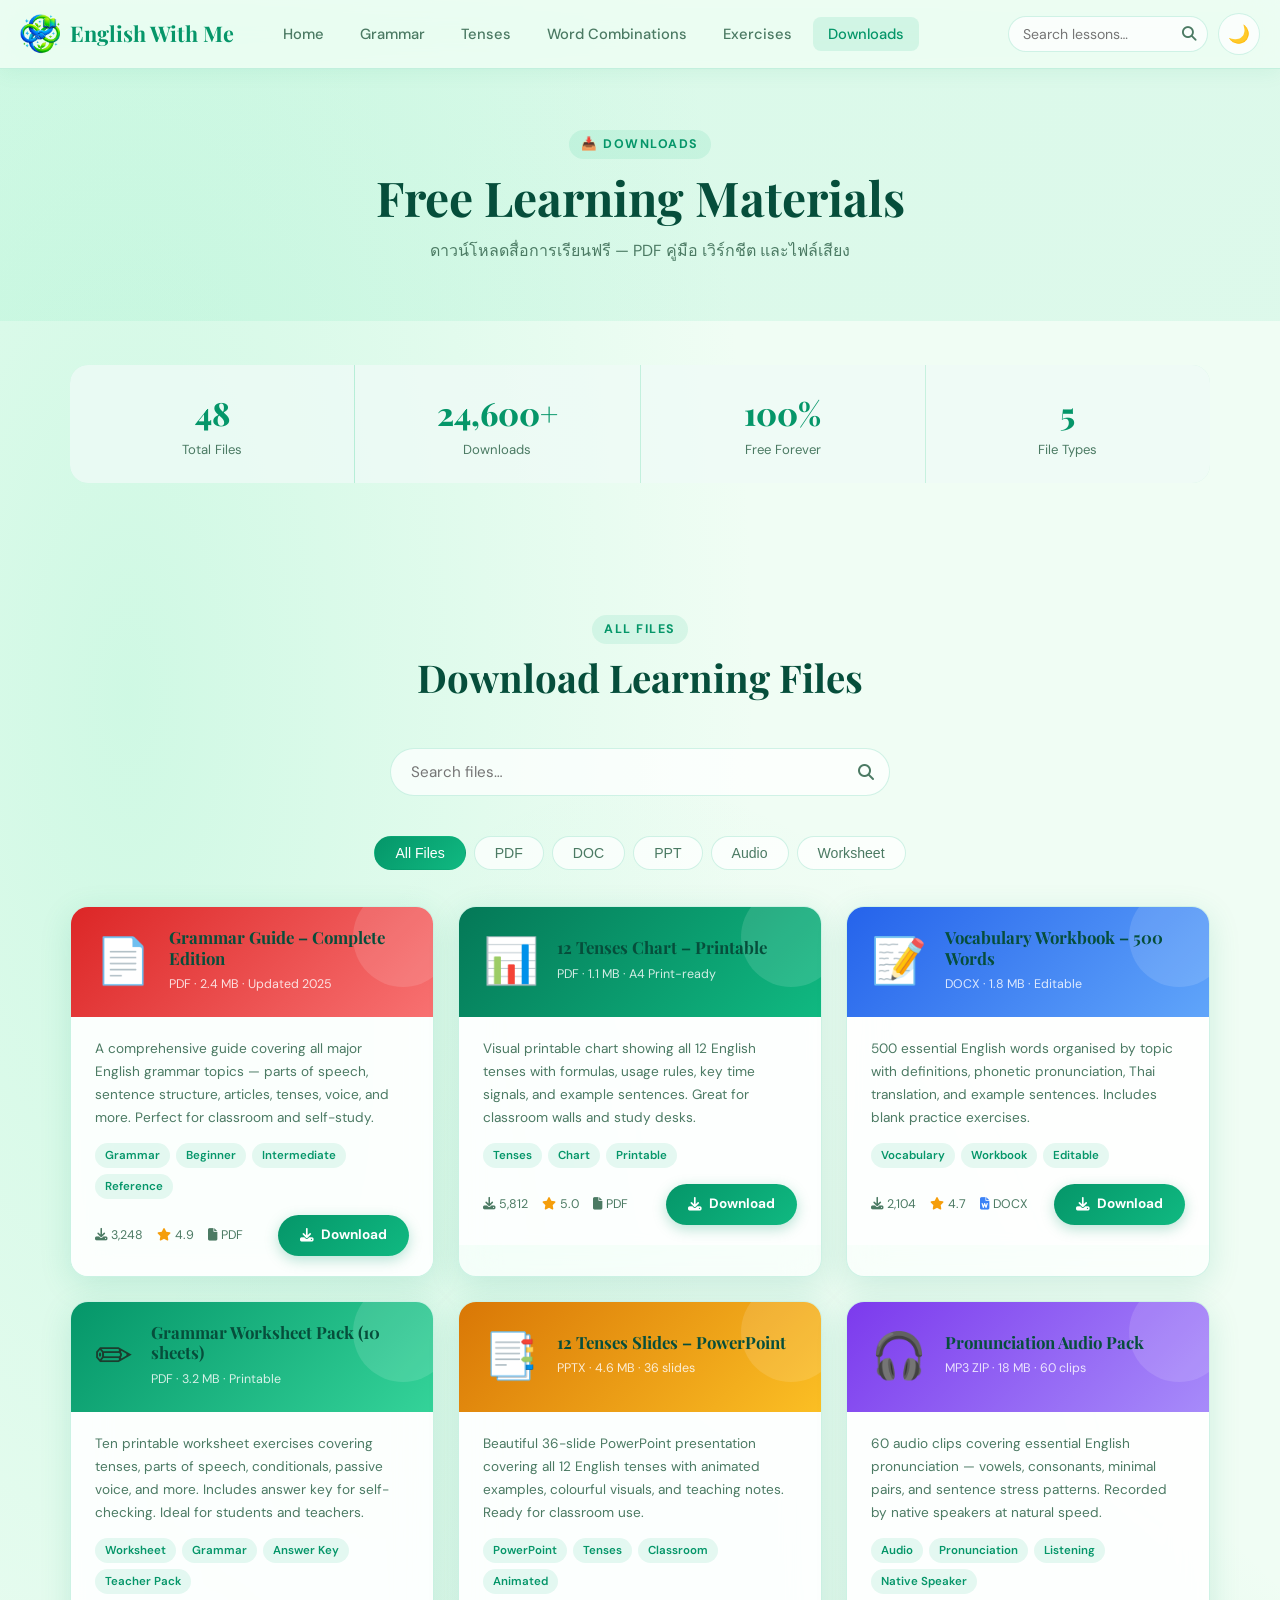
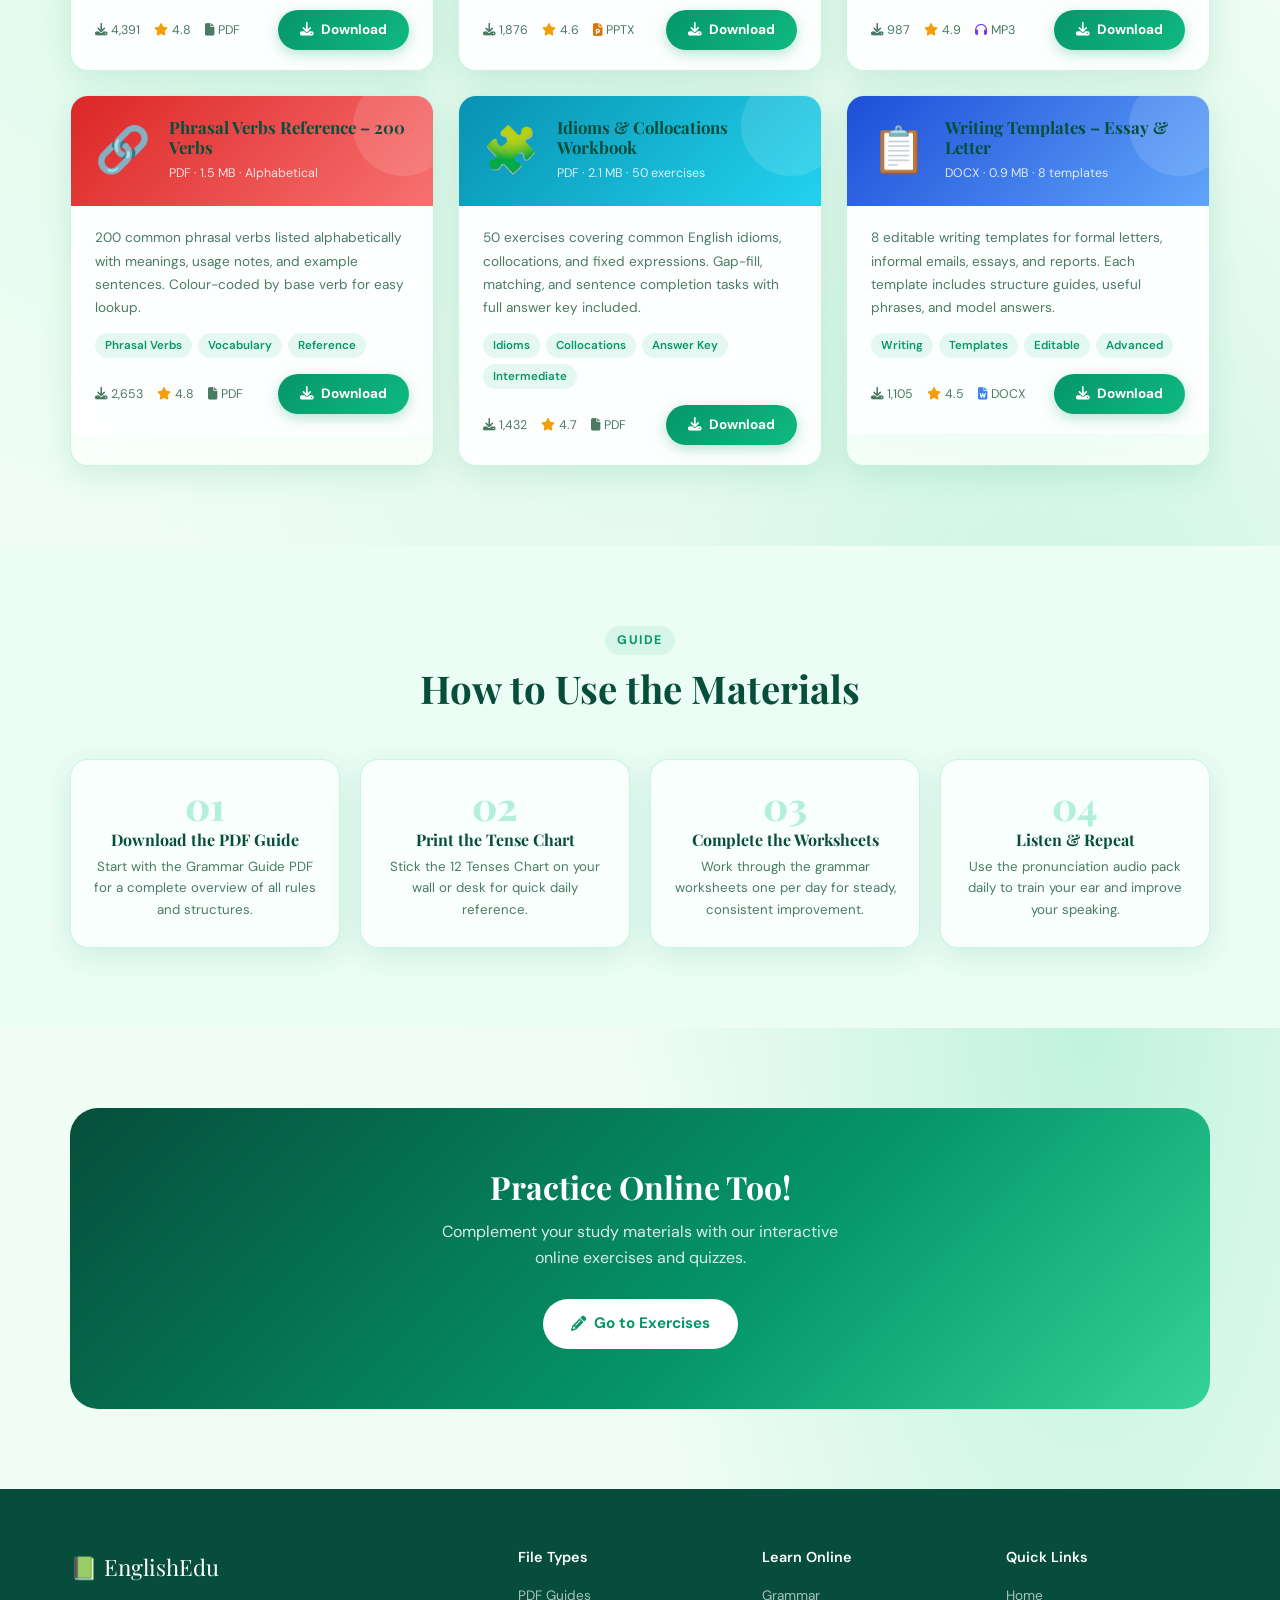
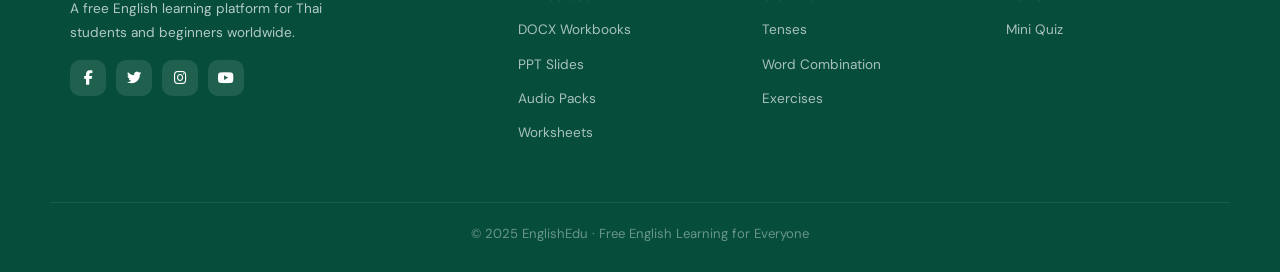
==== commit cc8a48a0: "improve grammar file" ====
--- a/downloads.html
+++ b/downloads.html
@@ -625,25 +625,6 @@
       <span id="dl-toast-msg">Download started!</span>
     </div>
 
-    <script src="script.js"></script>
-    <script>
-      function simulateDownload(name) {
-        const toast = document.getElementById("dl-toast");
-        document.getElementById("dl-toast-msg").textContent =
-          `"${name}" download started! ✅`;
-        toast.classList.add("show");
-        setTimeout(() => toast.classList.remove("show"), 3000);
-      }
-
-      function filterFiles(q) {
-        q = q.toLowerCase();
-        document.querySelectorAll(".dl-card-full").forEach((c) => {
-          c.style.opacity =
-            !q || c.textContent.toLowerCase().includes(q) ? "1" : "0.25";
-          c.style.transform =
-            !q || c.textContent.toLowerCase().includes(q) ? "" : "scale(0.97)";
-        });
-      }
-    </script>
+    <script src="js/downloads.js"></script>
   </body>
 </html>
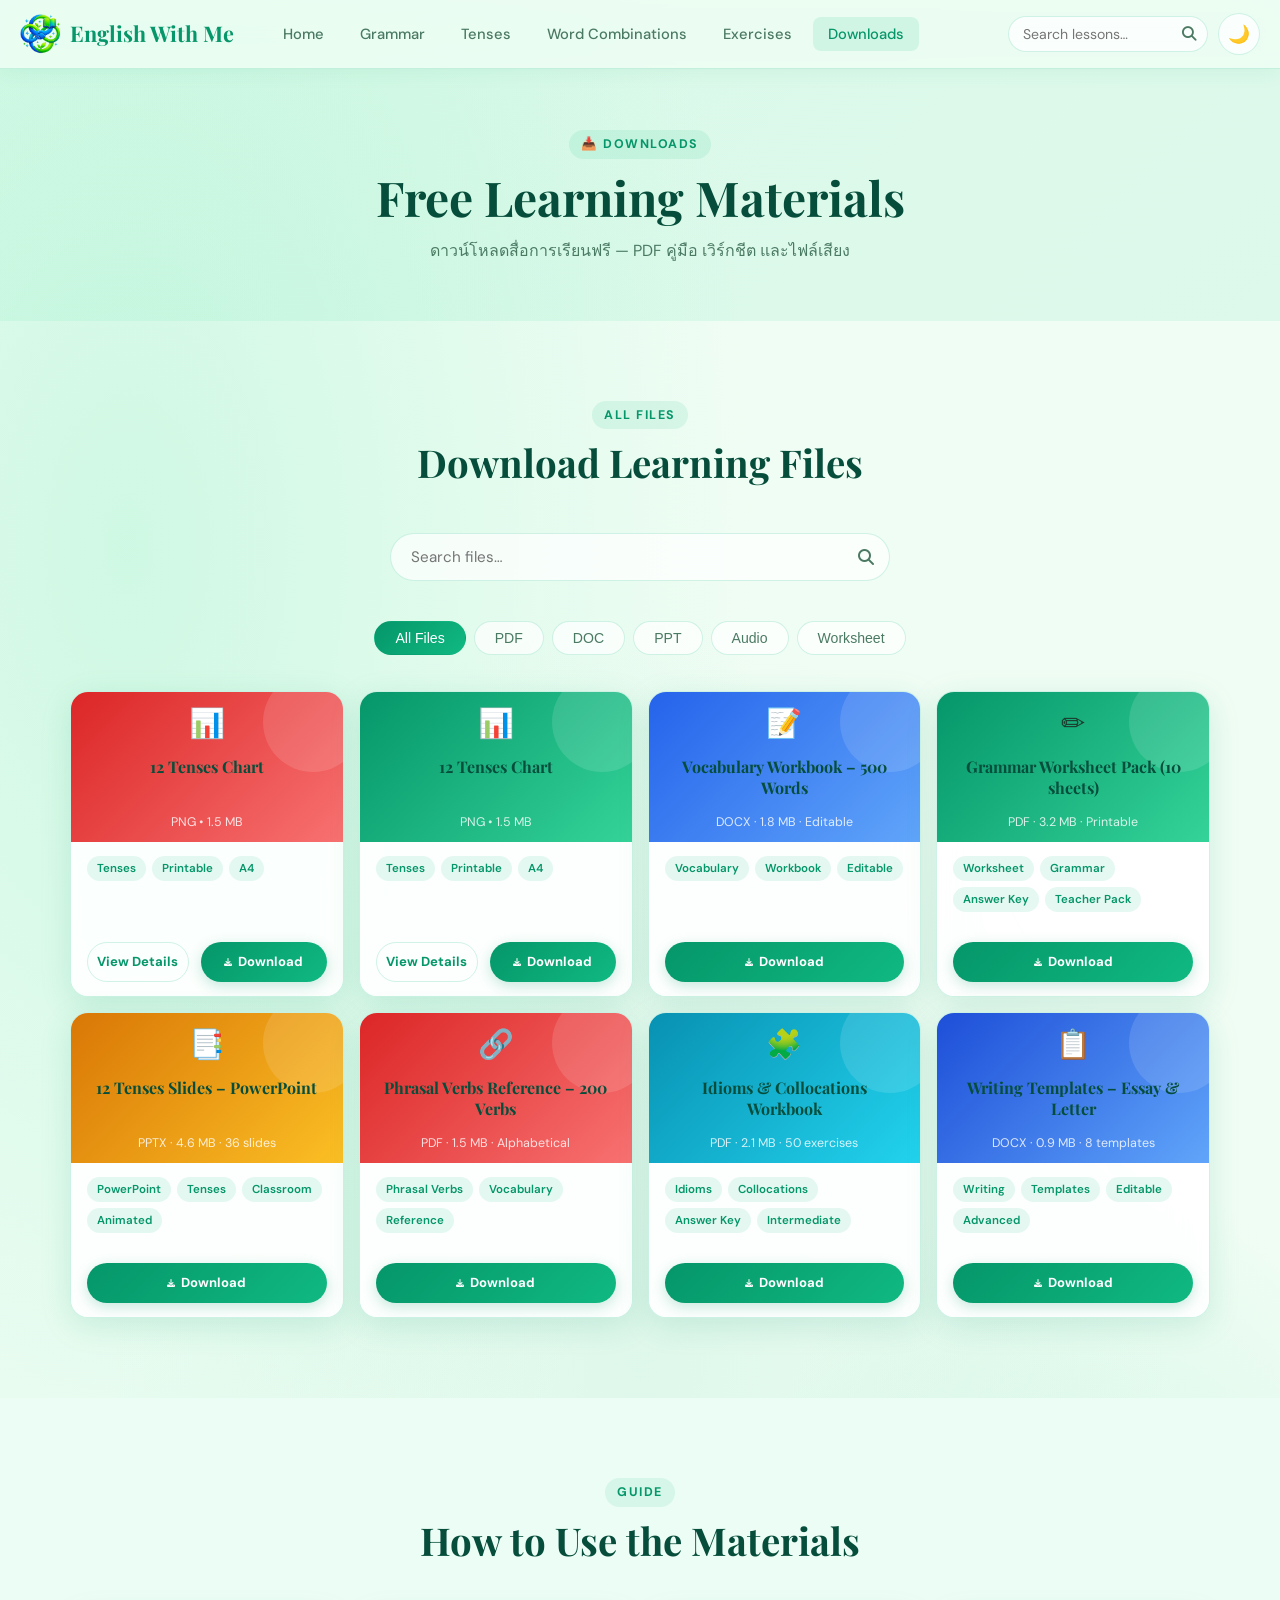
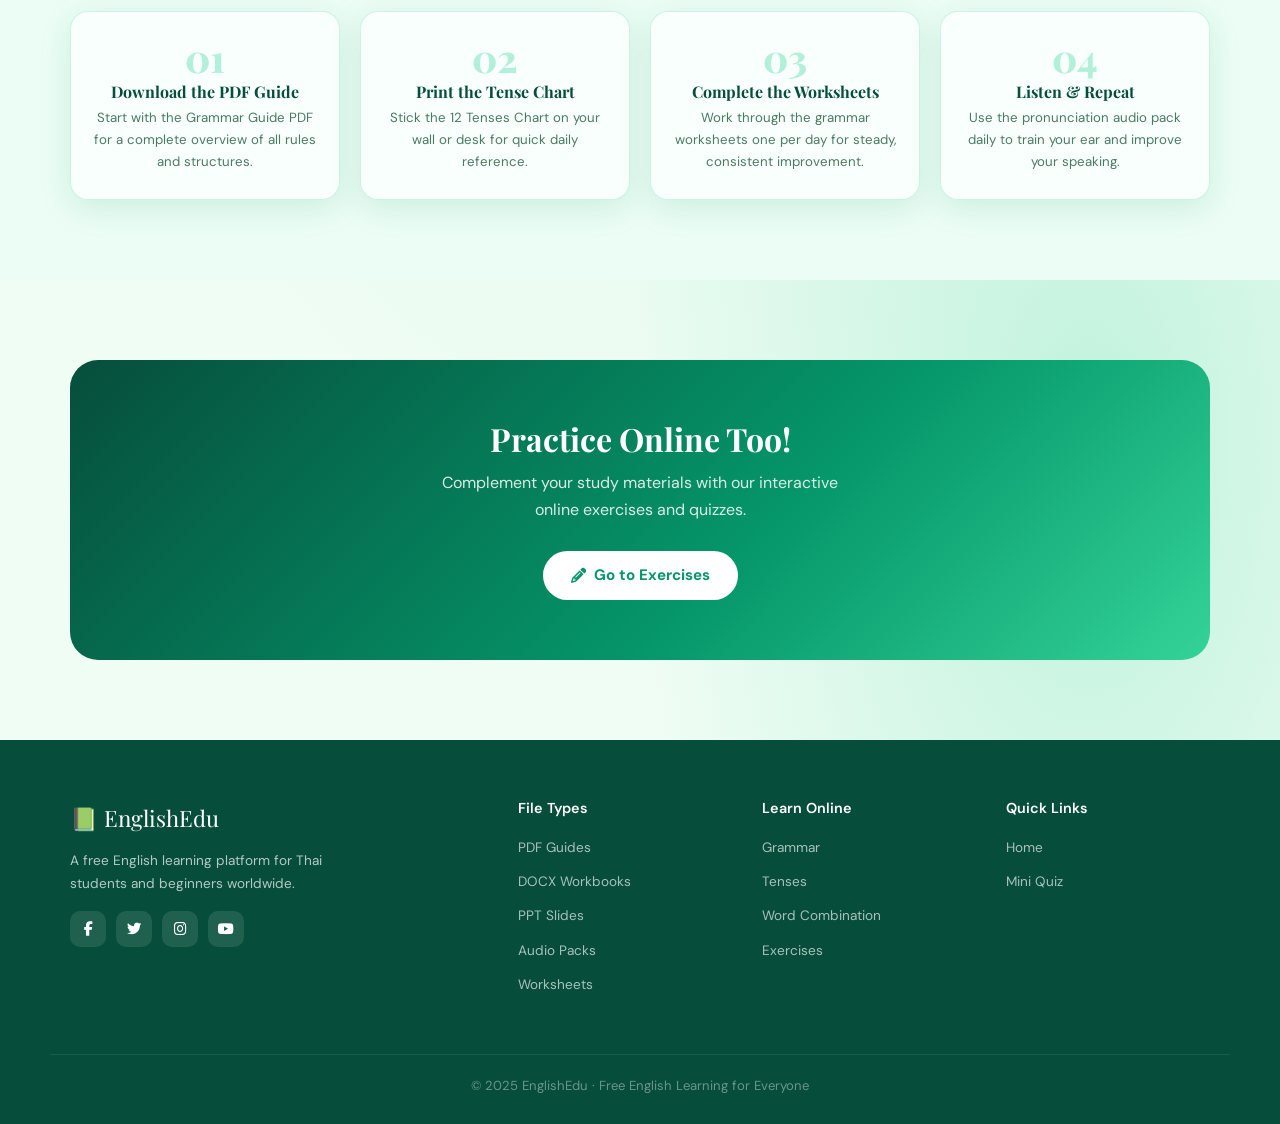
==== commit f1b72f27: "try to download file" ====
--- a/downloads.html
+++ b/downloads.html
@@ -9,10 +9,6 @@
     <link
       rel="stylesheet"
       href="https://cdnjs.cloudflare.com/ajax/libs/font-awesome/6.5.0/css/all.min.css"
-    />
-    <link
-      rel="icon"
-      href="data:image/svg+xml,<svg xmlns='http://www.w3.org/2000/svg' viewBox='0 0 100 100'><text y='.9em' font-size='90'>📥</text></svg>"
     />
   </head>
   <body class="mesh-bg">
@@ -67,32 +63,6 @@
       </div>
     </div>
 
-    <!-- STATS BAR -->
-    <section style="padding: 44px 0 0">
-      <div class="container">
-        <div class="stat-bar reveal">
-          <div class="stat-cell">
-            <div class="num count-up" data-target="48" data-suffix="">0</div>
-            <div class="lbl">Total Files</div>
-          </div>
-          <div class="stat-cell">
-            <div class="num count-up" data-target="24600" data-suffix="+">
-              0+
-            </div>
-            <div class="lbl">Downloads</div>
-          </div>
-          <div class="stat-cell">
-            <div class="num count-up" data-target="100" data-suffix="%">0%</div>
-            <div class="lbl">Free Forever</div>
-          </div>
-          <div class="stat-cell">
-            <div class="num count-up" data-target="5" data-suffix="">0</div>
-            <div class="lbl">File Types</div>
-          </div>
-        </div>
-      </div>
-    </section>
-
     <!-- ═══ MAIN DOWNLOADS ═══ -->
     <section>
       <div class="container">
@@ -128,79 +98,63 @@
 
         <div class="dl-grid" id="dl-grid">
           <!-- 1 -->
-          <div class="dl-card-full glass reveal" data-cat="pdf">
+          <div class="dl-card-full glass" data-file="downloads/12 tenses.png">
+            <!-- Banner -->
             <div class="dl-card-banner cat-pdf">
-              <div class="big-icon">📄</div>
-              <div class="dl-title">
-                <h3>Grammar Guide – Complete Edition</h3>
-                <span>PDF · 2.4 MB · Updated 2025</span>
-              </div>
-            </div>
-            <div class="dl-card-content">
-              <p class="dl-desc">
-                A comprehensive guide covering all major English grammar topics
-                — parts of speech, sentence structure, articles, tenses, voice,
-                and more. Perfect for classroom and self-study.
-              </p>
-              <div class="dl-tags">
-                <span class="dl-tag">Grammar</span
-                ><span class="dl-tag">Beginner</span>
-                <span class="dl-tag">Intermediate</span
-                ><span class="dl-tag">Reference</span>
-              </div>
-              <div class="dl-footer">
-                <div class="dl-stats">
-                  <span><i class="fa fa-download"></i> 3,248</span>
-                  <span
-                    ><i class="fa fa-star" style="color: #f59e0b"></i> 4.9</span
-                  >
-                  <span><i class="fa fa-file"></i> PDF</span>
-                </div>
-                <a
-                  class="btn-download"
-                  onclick="simulateDownload('Grammar Guide PDF')"
-                  ><i class="fa fa-download"></i> Download</a
-                >
+              <div class="big-icon">📊</div>
+              <div class="dl-title">
+                <h3>12 Tenses Chart</h3>
+                <span class="file-size"> PNG • Loading... </span>
+              </div>
+            </div>
+            <div class="dl-card-content">
+              <div class="dl-tags">
+                <span class="dl-tag">Tenses</span>
+                <span class="dl-tag">Printable</span>
+                <span class="dl-tag">A4</span>
+              </div>
+              <div class="dl-footer">
+                <a href="tenses-detail.html" class="btn-view"> View Details </a>
+                <a
+                  class="btn-download"
+                  href="downloads/12 tenses.png"
+                  download
+                  onclick="showToast('12 Tenses Chart')"
+                >
+                  <i class="fa fa-download"></i>
+                  Download
+                </a>
               </div>
             </div>
           </div>
 
           <!-- 2 -->
-          <div class="dl-card-full glass reveal reveal-delay-1" data-cat="pdf">
-            <div
-              class="dl-card-banner"
-              style="background: linear-gradient(135deg, #047857, #10b981)"
-            >
+          <div class="dl-card-full glass" data-file="downloads/12 tenses.png">
+            <!-- Banner -->
+            <div class="dl-card-banner cat-sheet">
               <div class="big-icon">📊</div>
               <div class="dl-title">
-                <h3>12 Tenses Chart – Printable</h3>
-                <span>PDF · 1.1 MB · A4 Print-ready</span>
-              </div>
-            </div>
-            <div class="dl-card-content">
-              <p class="dl-desc">
-                Visual printable chart showing all 12 English tenses with
-                formulas, usage rules, key time signals, and example sentences.
-                Great for classroom walls and study desks.
-              </p>
-              <div class="dl-tags">
-                <span class="dl-tag">Tenses</span
-                ><span class="dl-tag">Chart</span
-                ><span class="dl-tag">Printable</span>
-              </div>
-              <div class="dl-footer">
-                <div class="dl-stats">
-                  <span><i class="fa fa-download"></i> 5,812</span>
-                  <span
-                    ><i class="fa fa-star" style="color: #f59e0b"></i> 5.0</span
-                  >
-                  <span><i class="fa fa-file"></i> PDF</span>
-                </div>
-                <a
-                  class="btn-download"
-                  onclick="simulateDownload('Tenses Chart PDF')"
-                  ><i class="fa fa-download"></i> Download</a
-                >
+                <h3>12 Tenses Chart</h3>
+                <span class="file-size"> PNG • Loading... </span>
+              </div>
+            </div>
+            <div class="dl-card-content">
+              <div class="dl-tags">
+                <span class="dl-tag">Tenses</span>
+                <span class="dl-tag">Printable</span>
+                <span class="dl-tag">A4</span>
+              </div>
+              <div class="dl-footer">
+                <a href="tenses-detail.html" class="btn-view"> View Details </a>
+                <a
+                  class="btn-download"
+                  href="downloads/12 tenses.png"
+                  download
+                  onclick="showToast('12 Tenses Chart')"
+                >
+                  <i class="fa fa-download"></i>
+                  Download
+                </a>
               </div>
             </div>
           </div>
@@ -226,16 +180,6 @@
                 ><span class="dl-tag">Editable</span>
               </div>
               <div class="dl-footer">
-                <div class="dl-stats">
-                  <span><i class="fa fa-download"></i> 2,104</span>
-                  <span
-                    ><i class="fa fa-star" style="color: #f59e0b"></i> 4.7</span
-                  >
-                  <span
-                    ><i class="fa fa-file-word" style="color: #3b82f6"></i>
-                    DOCX</span
-                  >
-                </div>
                 <a
                   class="btn-download"
                   onclick="simulateDownload('Vocabulary Workbook')"
@@ -270,13 +214,6 @@
                 ><span class="dl-tag">Teacher Pack</span>
               </div>
               <div class="dl-footer">
-                <div class="dl-stats">
-                  <span><i class="fa fa-download"></i> 4,391</span>
-                  <span
-                    ><i class="fa fa-star" style="color: #f59e0b"></i> 4.8</span
-                  >
-                  <span><i class="fa fa-file"></i> PDF</span>
-                </div>
                 <a
                   class="btn-download"
                   onclick="simulateDownload('Grammar Worksheet Pack')"
@@ -308,66 +245,9 @@
                 ><span class="dl-tag">Animated</span>
               </div>
               <div class="dl-footer">
-                <div class="dl-stats">
-                  <span><i class="fa fa-download"></i> 1,876</span>
-                  <span
-                    ><i class="fa fa-star" style="color: #f59e0b"></i> 4.6</span
-                  >
-                  <span
-                    ><i
-                      class="fa fa-file-powerpoint"
-                      style="color: #d97706"
-                    ></i>
-                    PPTX</span
-                  >
-                </div>
                 <a
                   class="btn-download"
                   onclick="simulateDownload('Tenses PowerPoint')"
-                  ><i class="fa fa-download"></i> Download</a
-                >
-              </div>
-            </div>
-          </div>
-
-          <!-- 6 -->
-          <div
-            class="dl-card-full glass reveal reveal-delay-1"
-            data-cat="audio"
-          >
-            <div class="dl-card-banner cat-audio">
-              <div class="big-icon">🎧</div>
-              <div class="dl-title">
-                <h3>Pronunciation Audio Pack</h3>
-                <span>MP3 ZIP · 18 MB · 60 clips</span>
-              </div>
-            </div>
-            <div class="dl-card-content">
-              <p class="dl-desc">
-                60 audio clips covering essential English pronunciation —
-                vowels, consonants, minimal pairs, and sentence stress patterns.
-                Recorded by native speakers at natural speed.
-              </p>
-              <div class="dl-tags">
-                <span class="dl-tag">Audio</span
-                ><span class="dl-tag">Pronunciation</span>
-                <span class="dl-tag">Listening</span
-                ><span class="dl-tag">Native Speaker</span>
-              </div>
-              <div class="dl-footer">
-                <div class="dl-stats">
-                  <span><i class="fa fa-download"></i> 987</span>
-                  <span
-                    ><i class="fa fa-star" style="color: #f59e0b"></i> 4.9</span
-                  >
-                  <span
-                    ><i class="fa fa-headphones" style="color: #7c3aed"></i>
-                    MP3</span
-                  >
-                </div>
-                <a
-                  class="btn-download"
-                  onclick="simulateDownload('Pronunciation Audio Pack')"
                   ><i class="fa fa-download"></i> Download</a
                 >
               </div>
@@ -395,13 +275,6 @@
                 ><span class="dl-tag">Reference</span>
               </div>
               <div class="dl-footer">
-                <div class="dl-stats">
-                  <span><i class="fa fa-download"></i> 2,653</span>
-                  <span
-                    ><i class="fa fa-star" style="color: #f59e0b"></i> 4.8</span
-                  >
-                  <span><i class="fa fa-file"></i> PDF</span>
-                </div>
                 <a
                   class="btn-download"
                   onclick="simulateDownload('Phrasal Verbs PDF')"
@@ -439,13 +312,6 @@
                 ><span class="dl-tag">Intermediate</span>
               </div>
               <div class="dl-footer">
-                <div class="dl-stats">
-                  <span><i class="fa fa-download"></i> 1,432</span>
-                  <span
-                    ><i class="fa fa-star" style="color: #f59e0b"></i> 4.7</span
-                  >
-                  <span><i class="fa fa-file"></i> PDF</span>
-                </div>
                 <a
                   class="btn-download"
                   onclick="simulateDownload('Idioms Workbook')"
@@ -480,16 +346,6 @@
                 ><span class="dl-tag">Advanced</span>
               </div>
               <div class="dl-footer">
-                <div class="dl-stats">
-                  <span><i class="fa fa-download"></i> 1,105</span>
-                  <span
-                    ><i class="fa fa-star" style="color: #f59e0b"></i> 4.5</span
-                  >
-                  <span
-                    ><i class="fa fa-file-word" style="color: #3b82f6"></i>
-                    DOCX</span
-                  >
-                </div>
                 <a
                   class="btn-download"
                   onclick="simulateDownload('Writing Templates')"
--- a/css/download.css
+++ b/css/download.css
@@ -1288,16 +1288,19 @@
     box-shadow var(--transition);
 }
 .dl-card-full:hover {
-  transform: translateY(-6px);
+  transform: translateY(-8px);
   box-shadow: var(--shadow-lg);
 }
 
 .dl-card-banner {
-  height: 110px;
-  display: flex;
-  align-items: center;
-  padding: 0 24px;
-  gap: 18px;
+  min-height: 150px;
+  display: flex;
+  flex-direction: column;
+  justify-content: center;
+  align-items: center;
+
+  padding: 15px;
+  text-align: center;
   position: relative;
   overflow: hidden;
 }
@@ -1508,3 +1511,148 @@
     grid-template-columns: 1fr 1fr;
   }
 }
+
+@media (min-width: 1024px) {
+  .dl-grid {
+    grid-template-columns: repeat(4, 1fr) !important;
+    gap: 15px !important;
+  }
+}
+.dl-card-banner {
+  padding: 15px !important;
+  flex-direction: column !important;
+  align-items: center !important;
+  text-align: center;
+  height: auto;
+}
+.dl-card-banner .big-icon {
+  font-size: 1.8rem !important;
+  margin-right: 0 !important;
+  margin-bottom: 8px;
+}
+.dl-title h3 {
+  font-size: 1rem !important;
+  line-height: 1.35;
+  min-height: 50px;
+  margin-bottom: 2px;
+}
+.btn-download {
+  width: 100%;
+  justify-content: center;
+}
+.dl-grid {
+  display: grid;
+  grid-template-columns: repeat(4, 1fr);
+  gap: 15px;
+  align-items: stretch;
+}
+
+.dl-card-full {
+  display: flex;
+  flex-direction: column;
+  height: 100%;
+  cursor: pointer;
+  border-radius: var(--radius-md);
+  overflow: hidden;
+  transition:
+    transform var(--transition),
+    box-shadow var(--transition);
+}
+
+.dl-card-content {
+  padding: 14px 16px;
+  display: flex;
+  flex-direction: column;
+  height: 100%;
+}
+
+.dl-desc {
+  display: none;
+}
+
+.dl-footer {
+  display: flex;
+  gap: 12px;
+  margin-top: auto;
+}
+
+/* View Details */
+
+.btn-view {
+  flex: 1;
+
+  height: 40px;
+
+  display: flex;
+  align-items: center;
+  justify-content: center;
+
+  border-radius: 999px;
+
+  border: 1px solid var(--clr-border);
+
+  background: transparent;
+
+  color: var(--clr-primary);
+
+  font-size: 0.82rem;
+  font-weight: 700;
+
+  text-decoration: none;
+
+  transition:
+    background var(--transition),
+    transform var(--transition),
+    border-color var(--transition);
+}
+
+.btn-view:hover {
+  background: rgba(16, 185, 129, 0.08);
+  border-color: var(--clr-primary2);
+  transform: translateY(-2px);
+}
+
+/* Download Button */
+
+.btn-download {
+  flex: 1;
+
+  display: flex;
+  align-items: center;
+  justify-content: center;
+  gap: 6px;
+
+  height: 40px;
+
+  padding: 0 13px;
+
+  border-radius: 999px;
+
+  font-size: 0.82rem;
+  font-weight: 700;
+
+  background: linear-gradient(135deg, var(--clr-primary), var(--clr-primary2));
+
+  color: white;
+
+  text-decoration: none;
+
+  box-shadow: 0 4px 14px rgba(5, 150, 105, 0.22);
+
+  transition:
+    transform var(--transition),
+    box-shadow var(--transition),
+    filter var(--transition);
+}
+
+.btn-download:hover {
+  transform: translateY(-2px);
+
+  box-shadow: 0 8px 22px rgba(5, 150, 105, 0.3);
+
+  filter: brightness(1.05);
+}
+
+.btn-download i {
+  font-size: 0.50rem;
+}
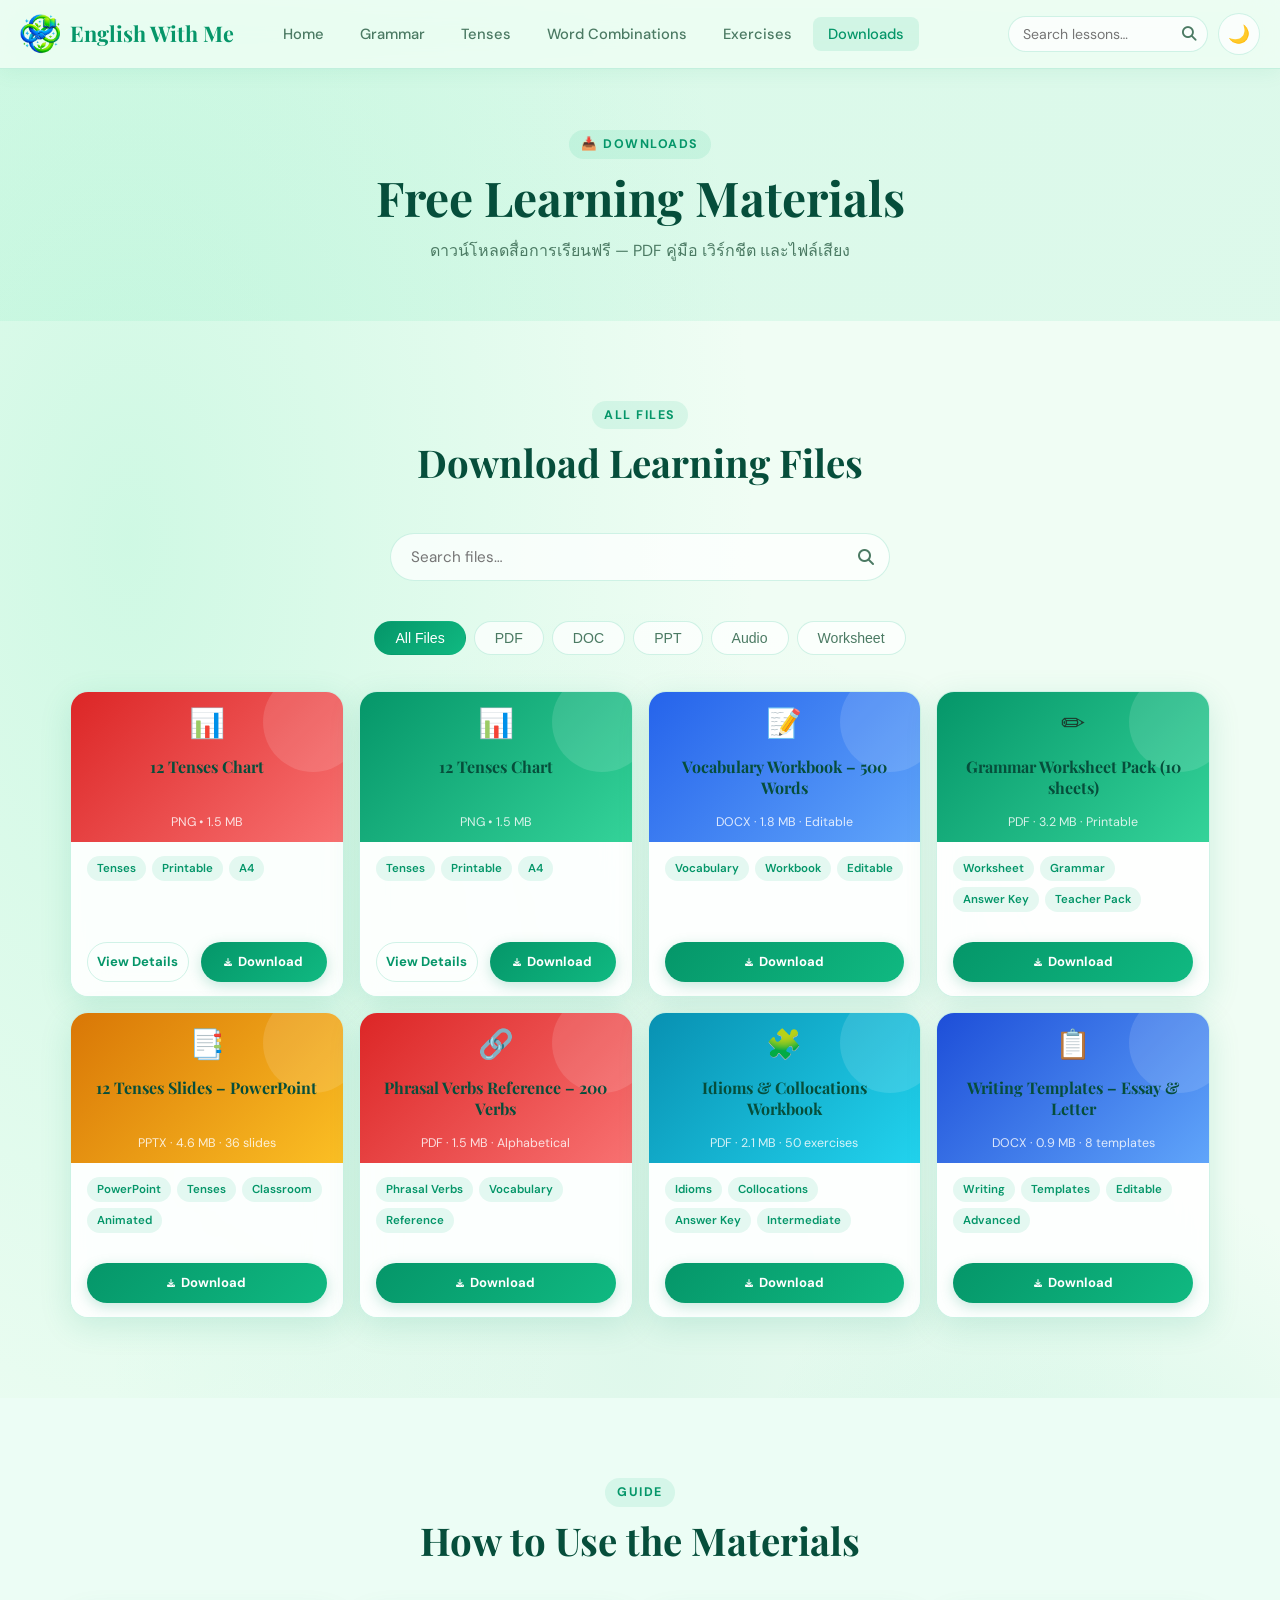
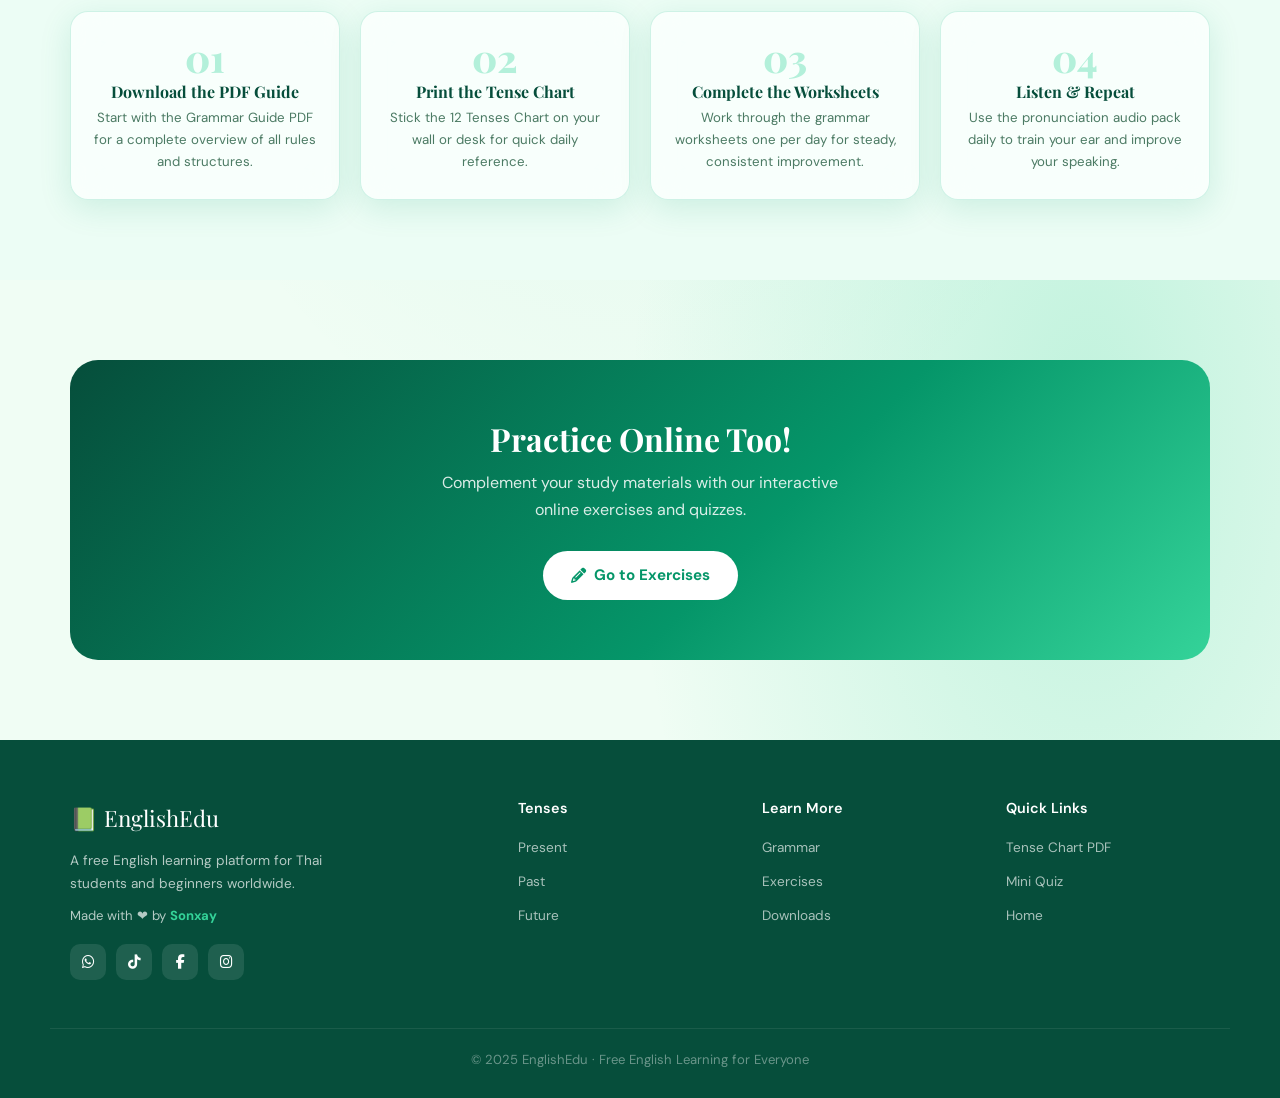
==== commit b7ee6d20: "improve footer" ====
--- a/downloads.html
+++ b/downloads.html
@@ -436,37 +436,51 @@
             A free English learning platform for Thai students and beginners
             worldwide.
           </p>
+          <p style="margin-top: 10px; font-size: 0.82rem">
+            Made with ❤️ by
+            <strong style="color: var(--clr-accent)">Sonxay</strong>
+          </p>
           <div class="social-row">
-            <a href="#" class="social-btn"><i class="fab fa-facebook-f"></i></a>
-            <a href="#" class="social-btn"><i class="fab fa-twitter"></i></a>
-            <a href="#" class="social-btn"><i class="fab fa-instagram"></i></a>
-            <a href="#" class="social-btn"><i class="fab fa-youtube"></i></a>
+            <a href="https://wa.me/8562067392585" class="social-btn">
+              <i class="fab fa-whatsapp"></i>
+            </a>
+            <a href="https://www.tiktok.com/@maxtiw70" class="social-btn">
+              <i class="fab fa-tiktok"></i>
+            </a>
+            <a
+              href="https://www.facebook.com/sonxay.xayyasim"
+              class="social-btn"
+              ><i class="fab fa-facebook-f"></i
+            ></a>
+            <a
+              href="https://www.instagram.com/sonxayxayyasim?igsh=aWJpd3B0N2lteXh1"
+              class="social-btn"
+              ><i class="fab fa-instagram"></i
+            ></a>
           </div>
         </div>
         <div>
-          <h4>File Types</h4>
+          <h4>Tenses</h4>
           <ul>
-            <li><a href="#">PDF Guides</a></li>
-            <li><a href="#">DOCX Workbooks</a></li>
-            <li><a href="#">PPT Slides</a></li>
-            <li><a href="#">Audio Packs</a></li>
-            <li><a href="#">Worksheets</a></li>
+            <li><a href="#present">Present</a></li>
+            <li><a href="#past">Past</a></li>
+            <li><a href="#future">Future</a></li>
           </ul>
         </div>
         <div>
-          <h4>Learn Online</h4>
+          <h4>Learn More</h4>
           <ul>
             <li><a href="grammar.html">Grammar</a></li>
-            <li><a href="tenses.html">Tenses</a></li>
-            <li><a href="word-combi.html">Word Combination</a></li>
             <li><a href="exercises.html">Exercises</a></li>
+            <li><a href="downloads.html">Downloads</a></li>
           </ul>
         </div>
         <div>
           <h4>Quick Links</h4>
           <ul>
+            <li><a href="downloads.html">Tense Chart PDF</a></li>
+            <li><a href="exercises.html">Mini Quiz</a></li>
             <li><a href="index.html">Home</a></li>
-            <li><a href="exercises.html">Mini Quiz</a></li>
           </ul>
         </div>
       </div>
--- a/css/download.css
+++ b/css/download.css
@@ -1270,14 +1270,28 @@
   .tense-grid {
     grid-template-columns: 1fr;
   }
-  .footer-inner {
-    grid-template-columns: 1fr;
-  }
   .tense-examples {
     grid-template-columns: 1fr;
   }
   section {
     padding: 56px 0;
+  }
+
+  .footer-inner {
+    grid-template-columns: 1fr 1fr;
+    gap: 24px 20px;
+  }
+
+  .footer-brand {
+    grid-column: 1 / -1;
+  }
+
+  footer {
+    padding: 36px 0 20px;
+  }
+
+  .footer-bottom {
+    margin-top: 24px;
   }
 }
 .dl-card-full {
@@ -1656,3 +1670,18 @@
 .btn-download i {
   font-size: 0.50rem;
 }
+/* ── Prevent Flash of Unstyled Icons ── */
+.social-btn i {
+  font-family: "Font Awesome 6 Brands" !important;
+  font-style: normal;
+  font-weight: 400;
+  display: inline-block;
+  -webkit-font-smoothing: antialiased;
+}
+
+/* Dark mode ไม่ซ่อน icon */
+[data-theme="dark"] .social-btn i,
+[data-theme="light"] .social-btn i {
+  visibility: visible !important;
+  opacity: 1 !important;
+}
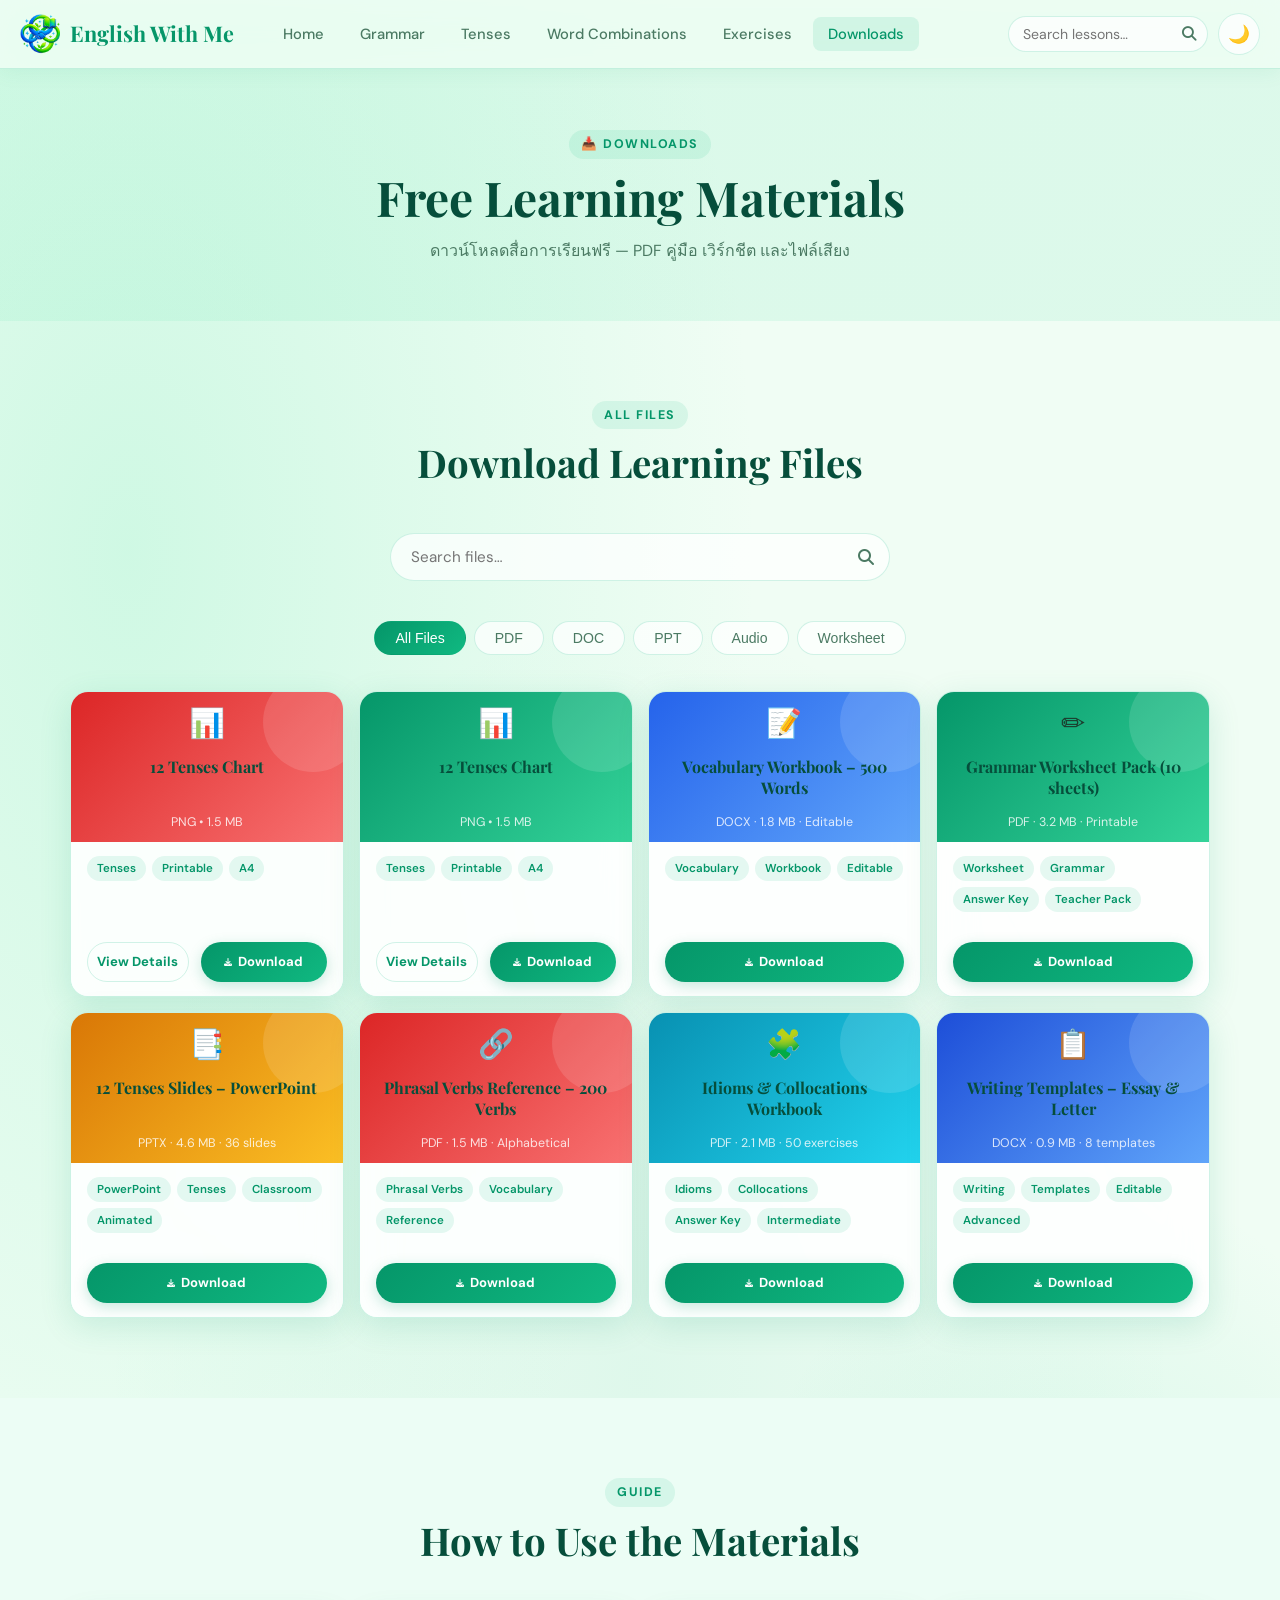
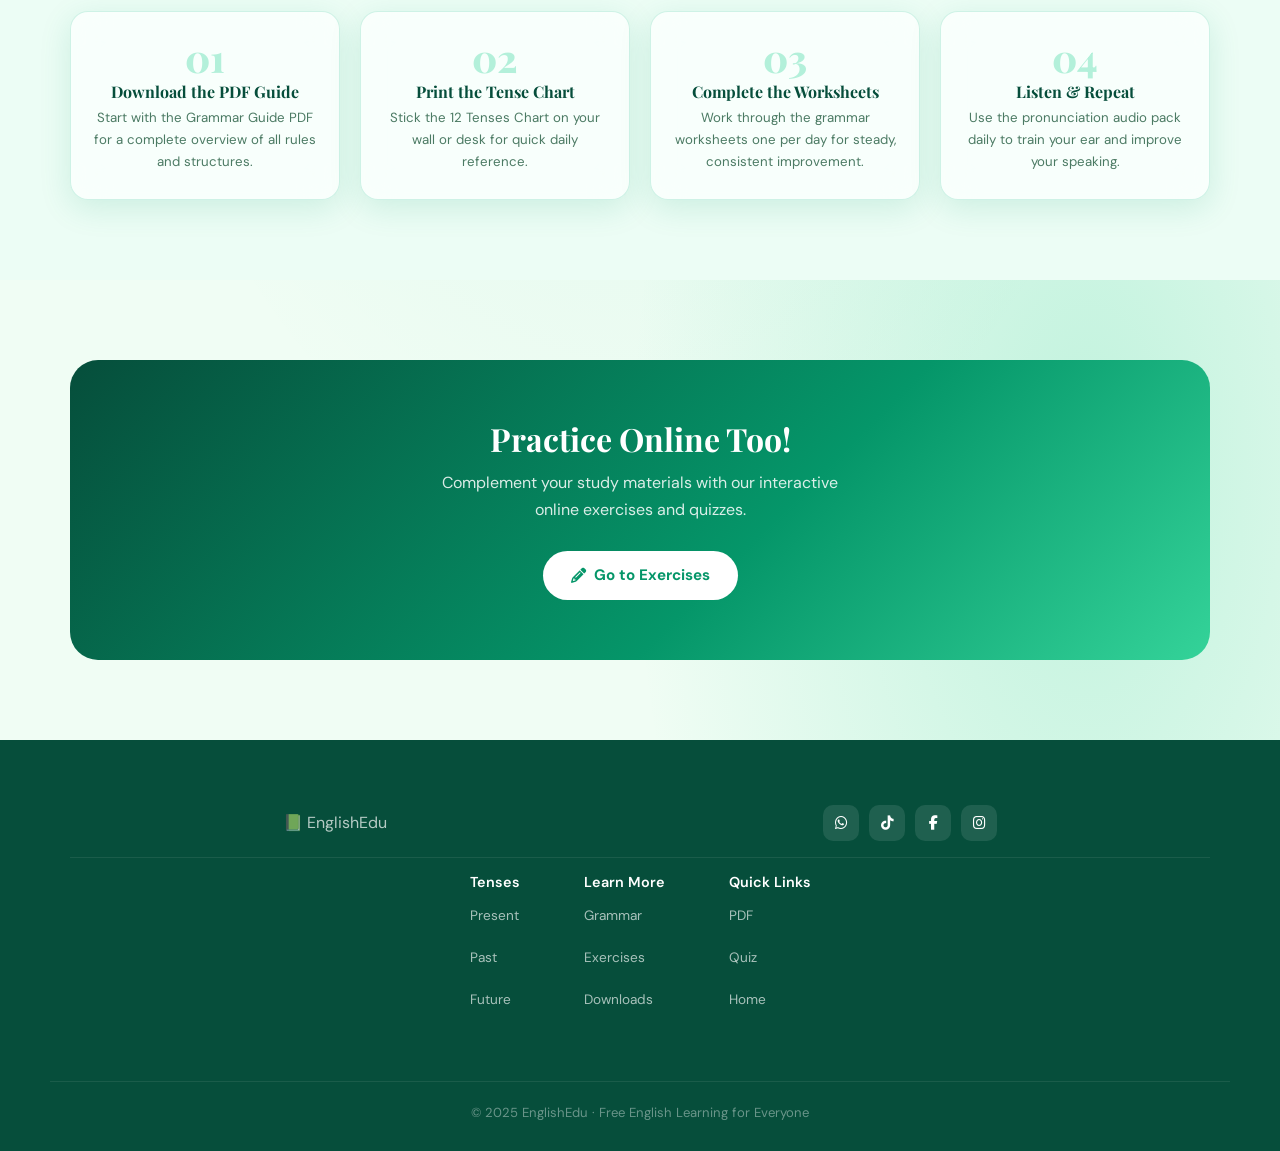
==== commit 82d21e05: "improve footer" ====
--- a/downloads.html
+++ b/downloads.html
@@ -429,24 +429,32 @@
 
     <!-- FOOTER -->
     <footer>
-      <div class="footer-inner">
-        <div class="footer-brand">
+      <div
+        class="footer-inner"
+        style="
+          display: flex;
+          flex-direction: column;
+          gap: 16px;
+          padding: 5px 20px 12px;
+        "
+      >
+        <div
+          style="
+            display: flex;
+            align-items: center;
+            justify-content: space-around;
+            flex-wrap: wrap;
+            gap: 10px;
+          "
+        >
           <div class="logo">📗 EnglishEdu</div>
-          <p>
-            A free English learning platform for Thai students and beginners
-            worldwide.
-          </p>
-          <p style="margin-top: 10px; font-size: 0.82rem">
-            Made with ❤️ by
-            <strong style="color: var(--clr-accent)">Sonxay</strong>
-          </p>
-          <div class="social-row">
-            <a href="https://wa.me/8562067392585" class="social-btn">
-              <i class="fab fa-whatsapp"></i>
-            </a>
-            <a href="https://www.tiktok.com/@maxtiw70" class="social-btn">
-              <i class="fab fa-tiktok"></i>
-            </a>
+          <div class="social-row" style="margin: 0">
+            <a href="https://wa.me/8562067392585" class="social-btn"
+              ><i class="fab fa-whatsapp"></i
+            ></a>
+            <a href="https://www.tiktok.com/@maxtiw70" class="social-btn"
+              ><i class="fab fa-tiktok"></i
+            ></a>
             <a
               href="https://www.facebook.com/sonxay.xayyasim"
               class="social-btn"
@@ -459,29 +467,41 @@
             ></a>
           </div>
         </div>
-        <div>
-          <h4>Tenses</h4>
-          <ul>
-            <li><a href="#present">Present</a></li>
-            <li><a href="#past">Past</a></li>
-            <li><a href="#future">Future</a></li>
-          </ul>
-        </div>
-        <div>
-          <h4>Learn More</h4>
-          <ul>
-            <li><a href="grammar.html">Grammar</a></li>
-            <li><a href="exercises.html">Exercises</a></li>
-            <li><a href="downloads.html">Downloads</a></li>
-          </ul>
-        </div>
-        <div>
-          <h4>Quick Links</h4>
-          <ul>
-            <li><a href="downloads.html">Tense Chart PDF</a></li>
-            <li><a href="exercises.html">Mini Quiz</a></li>
-            <li><a href="index.html">Home</a></li>
-          </ul>
+        <hr
+          style="border: none; border-top: 1px solid rgba(255, 255, 255, 0.08)"
+        />
+        <div
+          style="
+            display: flex;
+            justify-content: center;
+            gap: 64px;
+            flex-wrap: wrap;
+          "
+        >
+          <div>
+            <h4 style="margin-bottom: 10px">Tenses</h4>
+            <ul style="display: flex; flex-direction: column; gap: 8px">
+              <li><a href="#present">Present</a></li>
+              <li><a href="#past">Past</a></li>
+              <li><a href="#future">Future</a></li>
+            </ul>
+          </div>
+          <div>
+            <h4 style="margin-bottom: 10px">Learn More</h4>
+            <ul style="display: flex; flex-direction: column; gap: 8px">
+              <li><a href="grammar.html">Grammar</a></li>
+              <li><a href="exercises.html">Exercises</a></li>
+              <li><a href="downloads.html">Downloads</a></li>
+            </ul>
+          </div>
+          <div>
+            <h4 style="margin-bottom: 10px">Quick Links</h4>
+            <ul style="display: flex; flex-direction: column; gap: 8px">
+              <li><a href="downloads.html">PDF</a></li>
+              <li><a href="exercises.html">Quiz</a></li>
+              <li><a href="index.html">Home</a></li>
+            </ul>
+          </div>
         </div>
       </div>
       <div class="footer-bottom">
@@ -494,7 +514,7 @@
       <i class="fa fa-check-circle" style="color: var(--clr-accent)"></i>
       <span id="dl-toast-msg">Download started!</span>
     </div>
-
+    <script src="js/tracker.js"></script>
     <script src="js/downloads.js"></script>
   </body>
 </html>
--- a/css/download.css
+++ b/css/download.css
@@ -1255,43 +1255,35 @@
   }
 }
 @media (max-width: 680px) {
-  .nav-links {
-    display: none;
-  }
-  .hamburger {
-    display: flex;
-  }
-  .search-wrap {
-    display: none;
-  }
-  .features-4 {
-    grid-template-columns: 1fr;
-  }
-  .tense-grid {
-    grid-template-columns: 1fr;
-  }
-  .tense-examples {
-    grid-template-columns: 1fr;
-  }
-  section {
-    padding: 56px 0;
-  }
-
   .footer-inner {
-    grid-template-columns: 1fr 1fr;
-    gap: 24px 20px;
+    grid-template-columns: 1fr 1fr !important;
+    gap: 16px !important;
   }
 
   .footer-brand {
     grid-column: 1 / -1;
   }
 
+  /* ซ่อน Quick Links เหลือแค่ 3 column */
+  .footer-inner > div:last-child {
+    display: none;
+  }
+
   footer {
-    padding: 36px 0 20px;
+    padding: 24px 0 12px !important;
   }
 
   .footer-bottom {
-    margin-top: 24px;
+    margin-top: 16px !important;
+  }
+  .footer-links-row {
+    justify-content: flex-start !important;
+    gap: 24px !important;
+  }
+
+  .footer-links-row ul {
+    flex-direction: row !important;
+    gap: 12px !important;
   }
 }
 .dl-card-full {
@@ -1668,7 +1660,7 @@
 }
 
 .btn-download i {
-  font-size: 0.50rem;
+  font-size: 0.5rem;
 }
 /* ── Prevent Flash of Unstyled Icons ── */
 .social-btn i {
@@ -1684,4 +1676,4 @@
 [data-theme="light"] .social-btn i {
   visibility: visible !important;
   opacity: 1 !important;
-}+}
